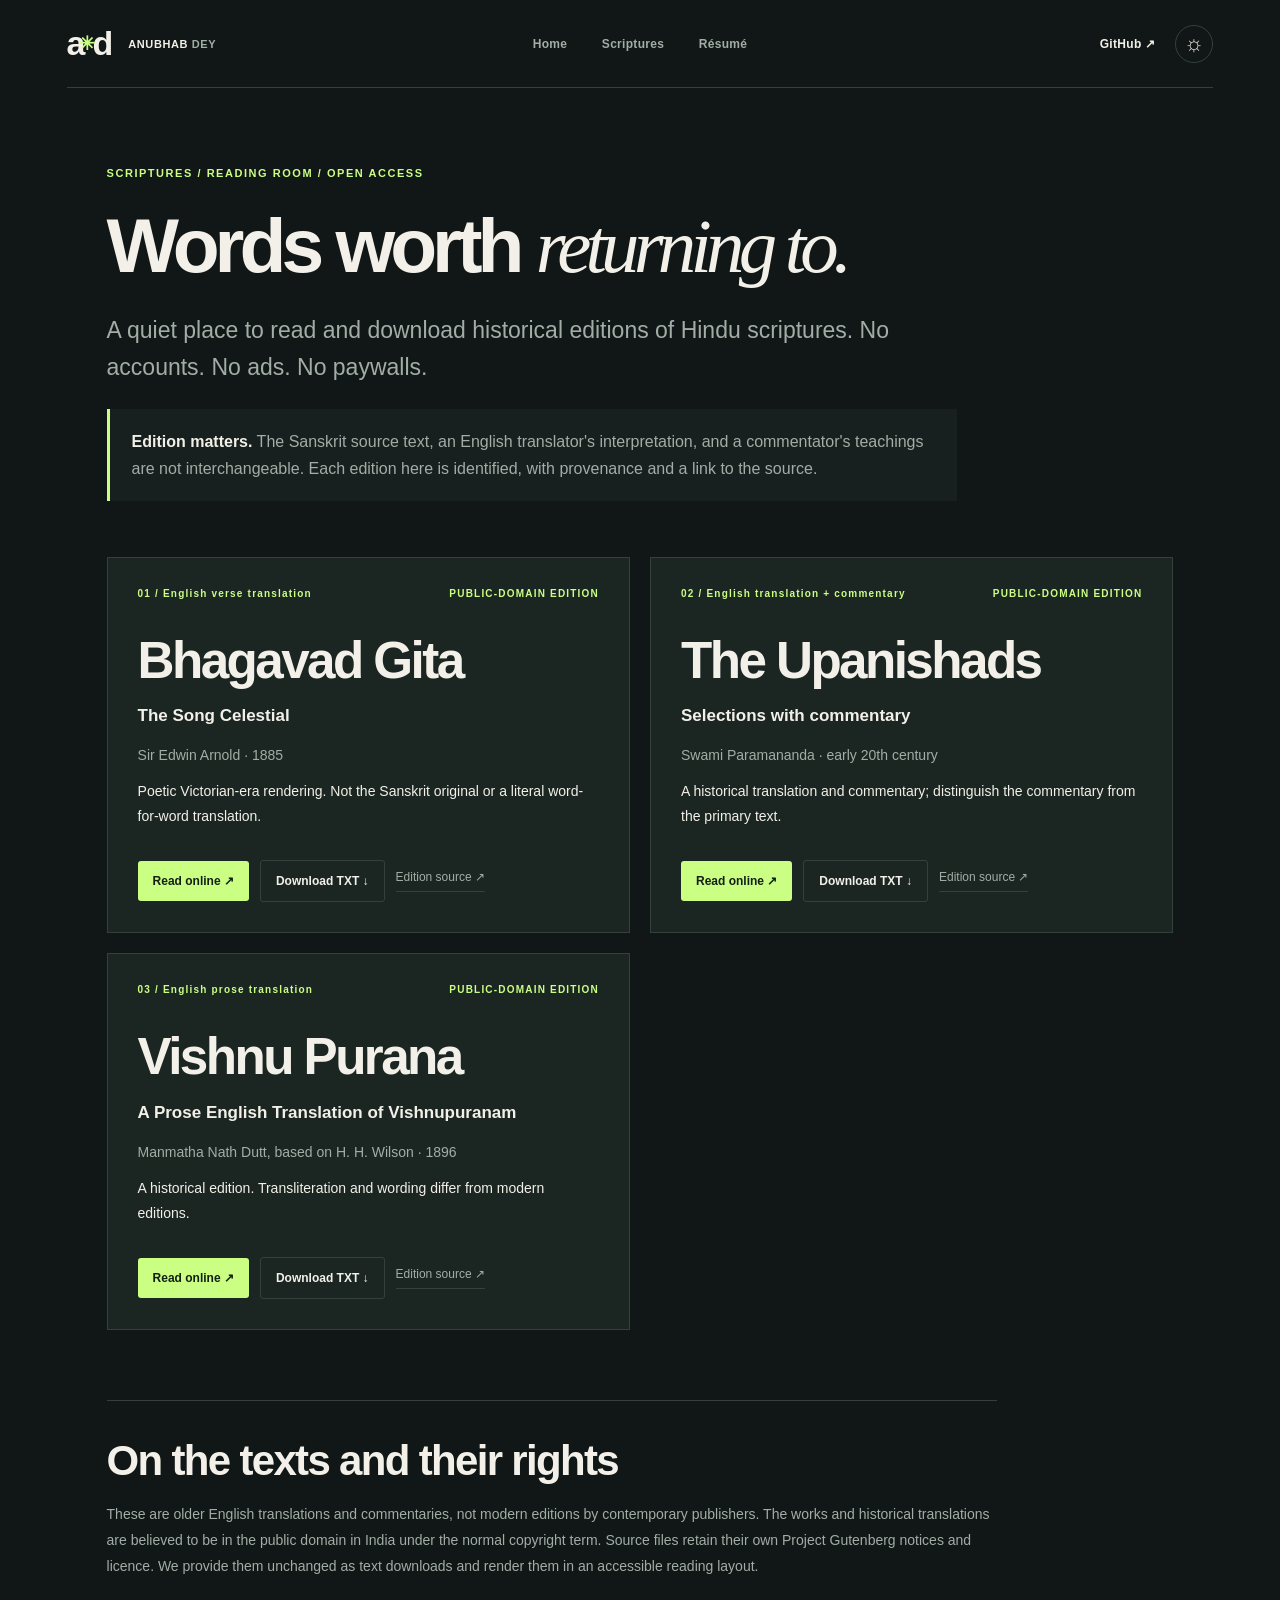
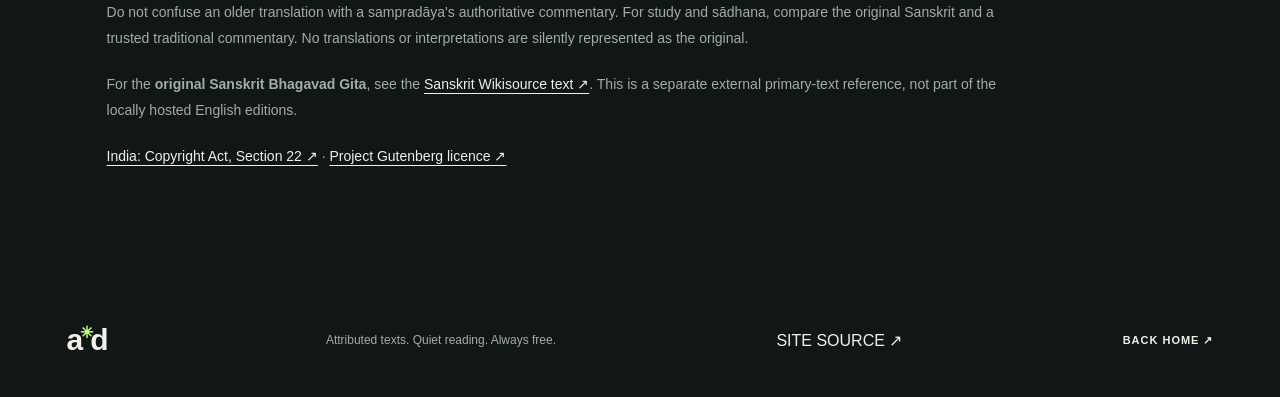
==== scriptures/index.html @ 9acf532d "Initial personal website with Scriptures library" ====
<!doctype html><html lang="en" data-theme="dark"><head><meta charset="utf-8"><meta name="viewport" content="width=device-width, initial-scale=1"><meta name="color-scheme" content="dark light"><meta name="theme-color" content="#101716"><link rel="icon" href="/assets/favicon.svg" type="image/svg+xml"><link rel="stylesheet" href="/assets/styles.css"><link rel="stylesheet" href="/scriptures/library.css"><script>try{const t=localStorage.getItem('ad-theme');if(t==='light'||t==='dark')document.documentElement.dataset.theme=t}catch(e){}</script><script src="/assets/site.js" defer></script><meta name="description" content="A free, carefully attributed digital library of public-domain editions of the Bhagavad Gita, Upanishads and Vishnu Purana."><link rel="canonical" href="https://anubhabdey.in/scriptures/"><title>Scriptures | Anubhab Dey</title></head><body><a class="skip-link" href="#main">Skip to content</a><div class="page-shell"><header class="site-header"><a class="brand" href="/" aria-label="Anubhab Dey, home"><span class="brand-mark">a<span class="brand-spark">✳</span>d</span><span class="brand-name">ANUBHAB <span>DEY</span></span></a><nav class="main-nav" aria-label="Navigation"><a href="/">Home</a><a href="/scriptures/" aria-current="page">Scriptures</a><a href="/#resume">Résumé</a></nav><div class="header-actions"><a class="github-link" href="https://github.com/Anubhab-Dey" target="_blank" rel="noopener noreferrer">GitHub ↗</a><button class="theme-toggle" type="button" data-theme-toggle aria-label="Switch to light theme"><span data-theme-icon aria-hidden="true">☼</span></button></div></header><main class="library-shell" id="main"><div class="library-top"><p class="library-overline">SCRIPTURES / READING ROOM / OPEN ACCESS</p><h1>Words worth <em>returning to.</em></h1><p class="library-lead">A quiet place to read and download historical editions of Hindu scriptures. No accounts. No ads. No paywalls.</p><div class="library-principle"><strong>Edition matters.</strong> The Sanskrit source text, an English translator's interpretation, and a commentator's teachings are not interchangeable. Each edition here is identified, with provenance and a link to the source.</div></div><section class="library-grid" aria-label="Available editions"><article class="library-card"><div class="library-card-top"><span>01 / English verse translation</span><span>PUBLIC-DOMAIN EDITION</span></div><h2>Bhagavad Gita</h2><p class="edition">The Song Celestial</p><p class="muted">Sir Edwin Arnold · 1885</p><p>Poetic Victorian-era rendering. Not the Sanskrit original or a literal word-for-word translation.</p><div class="library-actions"><a class="button button-primary" href="/scriptures/read/gita-arnold.html">Read online ↗</a><a class="button button-quiet" href="/scriptures/books/gita-arnold.txt" download>Download TXT ↓</a><a class="source-link" href="https://www.gutenberg.org/ebooks/2388" target="_blank" rel="noopener noreferrer">Edition source ↗</a></div></article><article class="library-card"><div class="library-card-top"><span>02 / English translation + commentary</span><span>PUBLIC-DOMAIN EDITION</span></div><h2>The Upanishads</h2><p class="edition">Selections with commentary</p><p class="muted">Swami Paramananda · early 20th century</p><p>A historical translation and commentary; distinguish the commentary from the primary text.</p><div class="library-actions"><a class="button button-primary" href="/scriptures/read/upanishads-paramananda.html">Read online ↗</a><a class="button button-quiet" href="/scriptures/books/upanishads-paramananda.txt" download>Download TXT ↓</a><a class="source-link" href="https://www.gutenberg.org/ebooks/3283" target="_blank" rel="noopener noreferrer">Edition source ↗</a></div></article><article class="library-card"><div class="library-card-top"><span>03 / English prose translation</span><span>PUBLIC-DOMAIN EDITION</span></div><h2>Vishnu Purana</h2><p class="edition">A Prose English Translation of Vishnupuranam</p><p class="muted">Manmatha Nath Dutt, based on H. H. Wilson · 1896</p><p>A historical edition. Transliteration and wording differ from modern editions.</p><div class="library-actions"><a class="button button-primary" href="/scriptures/read/vishnu-purana-dutt.html">Read online ↗</a><a class="button button-quiet" href="/scriptures/books/vishnu-purana-dutt.txt" download>Download TXT ↓</a><a class="source-link" href="https://www.gutenberg.org/ebooks/66208" target="_blank" rel="noopener noreferrer">Edition source ↗</a></div></article></section><section class="library-notes"><h2>On the texts and their rights</h2><p>These are older English translations and commentaries, not modern editions by contemporary publishers. The works and historical translations are believed to be in the public domain in India under the normal copyright term. Source files retain their own Project Gutenberg notices and licence. We provide them unchanged as text downloads and render them in an accessible reading layout.</p><p>Do not confuse an older translation with a sampradāya's authoritative commentary. For study and sādhana, compare the original Sanskrit and a trusted traditional commentary. No translations or interpretations are silently represented as the original.</p><p>For the <strong>original Sanskrit Bhagavad Gita</strong>, see the <a href="https://sa.wikisource.org/wiki/भगवद्गीता/साङ्ख्ययोगः" target="_blank" rel="noopener noreferrer">Sanskrit Wikisource text ↗</a>. This is a separate external primary-text reference, not part of the locally hosted English editions.</p><p><a href="https://copyright.gov.in/Copyright_Act_1957/chapter_v.html" target="_blank" rel="noopener noreferrer">India: Copyright Act, Section 22 ↗</a> · <a href="https://www.gutenberg.org/policy/license" target="_blank" rel="noopener noreferrer">Project Gutenberg licence ↗</a></p></section></main><footer class="site-footer section-wrap"><a class="footer-signature" href="/">a<span>✳</span>d</a><p>Attributed texts. Quiet reading. Always free.</p><a href="https://github.com/Anubhab-Dey/home" target="_blank" rel="noopener noreferrer" aria-label="View website source on GitHub">SITE SOURCE ↗</a><a href="/">BACK HOME ↗</a></footer></div></body></html>
---- assets/styles.css ----
/* Anubhab Dey - personal site. Static, responsive, no third-party assets. */
:root {
  font-family: Inter, ui-sans-serif, -apple-system, BlinkMacSystemFont, "Segoe UI", sans-serif;
  -webkit-font-smoothing: antialiased;
  text-rendering: optimizeLegibility;
  color-scheme: dark;
  --bg: #101716;
  --bg-soft: #17201e;
  --panel: #1b2623;
  --panel-2: #25312d;
  --text: #f2f0e8;
  --muted: #a2ada5;
  --faint: #8b9d92;
  --line: #34413b;
  --accent: #caff84;
  --accent-dark: #132013;
  --header-bg: rgba(16,23,22,.87);
  --shadow: rgba(0,0,0,.13);
}
:root[data-theme="light"] {
  color-scheme: light;
  --bg: #f3f1e9;
  --bg-soft: #e9e8e0;
  --panel: #e4e6dc;
  --panel-2: #d9dfd4;
  --text: #14211d;
  --muted: #465a4d;
  --faint: #516456;
  --line: #c8d1c5;
  --accent: #24582d;
  --accent-dark: #f3f1e9;
  --header-bg: rgba(243,241,233,.91);
  --shadow: rgba(30,57,40,.08);
}
* { box-sizing: border-box; }
html { scroll-behavior: smooth; scroll-padding-top: 90px; }
body { margin: 0; background: var(--bg); color: var(--text); font-size: 16px; }
a { color: inherit; text-decoration: none; }
button { font: inherit; }
a, button { -webkit-tap-highlight-color: transparent; }
a:focus-visible, button:focus-visible { outline: 3px solid var(--accent); outline-offset: 4px; }
button { cursor: pointer; }
::selection { color: #14201a; background: #caff84; }
.page-shell { overflow: clip; }
.section-wrap, .site-header { max-width: 1392px; padding-inline: clamp(22px, 5.2vw, 82px); margin-inline: auto; }
.skip-link { position: fixed; top: -100px; left: 18px; z-index: 100; padding: 12px 16px; color: #111; background: #caff84; border-radius: 5px; }
.skip-link:focus { top: 14px; }
.site-header { display: flex; min-height: 88px; align-items: center; justify-content: space-between; gap: 24px; position: relative; z-index: 5; }
.site-header::after { content: ''; position: absolute; bottom: 0; left: clamp(22px, 5.2vw, 82px); right: clamp(22px, 5.2vw, 82px); border-bottom: 1px solid var(--line); }
.brand, .header-actions, .main-nav { display: flex; align-items: center; }
.brand { min-width: 212px; gap: 15px; }
.brand-mark { display: inline-flex; align-items: baseline; font-size: 34px; font-weight: 850; letter-spacing: -6px; line-height: .8; padding-right: 6px; }
.brand-spark { font-size: 19px; color: var(--accent); transform: translateY(-5px); letter-spacing: -3px; }
.brand-name { font-weight: 850; letter-spacing: .055em; font-size: 11px; }
.brand-name span { color: var(--muted); }
.main-nav { gap: clamp(18px, 2.7vw, 40px); }
.main-nav a, .github-link { font-size: 12px; font-weight: 680; letter-spacing: .025em; }
.main-nav a { color: var(--muted); transition: color .18s ease; }
.main-nav a:hover, .github-link:hover { color: var(--accent); }
.header-actions { gap: 20px; justify-content: flex-end; min-width: 212px; }
.github-link span { padding-left: 5px; }
.theme-toggle { background: transparent; color: var(--text); border: 1px solid var(--line); width: 38px; height: 38px; border-radius: 50%; font-size: 22px; line-height: 1; display: grid; place-content: center; transition: border-color .2s ease, transform .2s ease; }
.theme-toggle:hover { border-color: var(--accent); transform: rotate(20deg); }
.hero { display: grid; grid-template-columns: 1.15fr .85fr; min-height: 660px; padding-top: clamp(60px, 6.5vw, 120px); padding-bottom: 88px; gap: 34px; }
.hero-main { display: flex; flex-direction: column; z-index: 1; }
.eyebrow, .section-number, .project-category { font-size: 11px; letter-spacing: .15em; font-weight: 800; }
.eyebrow { display: flex; align-items: center; flex-wrap: wrap; gap: 13px; margin: 0; color: var(--accent); }
.eyebrow-line { display: inline-block; height: 1px; background: var(--accent); width: 34px; }
.eyebrow-dot { font-size: 17px; line-height: 1; }
h1,h2,h3,p { margin-top: 0; }
h1,h2 { font-weight: 700; letter-spacing: -.075em; }
h1 em,h2 em { font-family: Georgia, "Times New Roman", serif; font-style: italic; font-weight: 400; letter-spacing: -.075em; }
h1 { font-size: clamp(64px, 7.5vw, 122px); line-height: .95; margin: 33px 0 26px; white-space: nowrap; }
.title-period { font-size: .45em; color: var(--accent); vertical-align: top; margin-left: 3px; }
.hero-description { color: var(--muted); font-size: clamp(17px, 1.5vw, 20px); line-height: 1.72; max-width: 585px; margin-bottom: 31px; letter-spacing: -.01em; }
.hero-description em { color: var(--text); }
.hero-actions { display: flex; flex-wrap: wrap; gap: 13px; }
.button { display: inline-flex; align-items: center; justify-content: space-between; gap: 22px; padding: 17px 21px; border-radius: 3px; font-size: 13px; font-weight: 790; transition: transform .18s ease, background .18s ease; }
.button:hover { transform: translateY(-3px); }
.button-primary { background: var(--accent); color: var(--accent-dark); }
.button-quiet { border: 1px solid var(--line); color: var(--text); }
.button-quiet:hover { background: var(--bg-soft); }
.hero-lower { margin-top: auto; padding-top: 64px; display: flex; align-items: center; justify-content: space-between; gap: 10px; max-width: 550px; }
.little-signal { font-size: 10px; letter-spacing: .1em; color: var(--faint); font-weight: 700; }
.signal-light, .status-dot { display: inline-block; width: 7px; height: 7px; border-radius: 100%; background: var(--accent); margin-right: 10px; box-shadow: 0 0 0 4px color-mix(in srgb, var(--accent) 10%, transparent); }
.hero-index { font-size: 11px; color: var(--faint); font-weight: 700; white-space: nowrap; }
.hero-art { min-width: 0; position: relative; min-height: 490px; isolation: isolate; border: 1px solid var(--line); border-radius: 50% 50% 8px 8px; overflow: hidden; background: radial-gradient(circle at 48% 45%, color-mix(in srgb, var(--accent) 9%, transparent), transparent 53%), var(--bg-soft); }
.art-grid { position: absolute; inset: 0; opacity: .3; background-image: linear-gradient(to right, var(--line) 1px, transparent 1px), linear-gradient(to bottom, var(--line) 1px, transparent 1px); background-size: 46px 46px; mask-image: linear-gradient(to bottom, transparent 1%, #000 65%); }
.art-orbit { position: absolute; border: 1px dashed color-mix(in srgb, var(--accent) 33%, var(--line)); border-radius: 50%; left: 50%; top: 49%; transform: translate(-50%,-50%); }
.art-orbit-outer { width: min(85%, 410px); aspect-ratio: 1; }
.art-orbit-inner { width: min(60%, 290px); aspect-ratio: 1; border-style: solid; opacity: .67; }
.art-core { position: absolute; width: min(40%, 188px); aspect-ratio: 1; top: 49%; left: 50%; transform: translate(-50%,-50%) rotate(-12deg); background: var(--accent); border-radius: 50%; display: grid; place-items: center; box-shadow: 0 0 65px color-mix(in srgb, var(--accent) 14%, transparent); }
.art-core > span { color: var(--accent-dark); font-size: clamp(40px, 5.5vw, 75px); letter-spacing: -.09em; font-weight: 850; }
.art-core-star { font-size: .3em; vertical-align: top; margin-left: 3px; }
.orbit-tag { position: absolute; z-index: 2; background: var(--text); color: var(--bg); font-size: 10px; font-weight: 820; letter-spacing: .15em; padding: 11px 15px; transform: rotate(-8deg); }
.orbit-tag span { margin-left: 12px; font-size: 15px; }
.orbit-tag-top { top: 17%; right: 3%; }
.orbit-tag-left { top: 45%; left: 0%; transform: rotate(7deg); }
.orbit-tag-bottom { bottom: 18%; right: 9%; transform: rotate(5deg); }
.art-coordinate { position: absolute; bottom: 23px; left: 28px; color: var(--faint); font-size: 9px; font-weight: 720; letter-spacing: .12em; }
.art-cross { color: var(--accent); position: absolute; font-size: 25px; }
.art-cross-a { top: 12%; left: 17%; }
.art-cross-b { bottom: 25%; right: 14%; }
.ticker { border-block: 1px solid var(--line); background: var(--bg-soft); overflow: hidden; }
.ticker-inner { max-width: 1392px; margin: auto; display: flex; justify-content: space-between; flex-wrap: wrap; align-items: center; gap: 18px; padding: 22px clamp(22px, 5.2vw, 82px); font-size: 11px; font-weight: 800; letter-spacing: .125em; color: var(--muted); }
.ticker-star { color: var(--accent); font-size: 18px; }
section[id] { scroll-margin-top: 28px; }
.about-section,.work-section,.resume-section,.philosophy-section,.interests-section { padding-top: clamp(75px, 10vw, 145px); padding-bottom: clamp(65px, 9vw, 130px); }
.section-top { border-top: 1px solid var(--line); padding-top: 16px; display: flex; align-items: center; justify-content: space-between; color: var(--faint); }
.section-corner { font-size: 24px; line-height: 1; }
h2 { font-size: clamp(54px, 6.4vw, 95px); line-height: 1.03; margin: 0; }
.about-grid { display: grid; grid-template-columns: 1fr .89fr; gap: clamp(40px, 8vw, 130px); padding-top: 65px; }
.asterisk-badge { width: 86px; height: 86px; display: grid; place-items: center; font-size: 62px; color: var(--accent); transform: rotate(-15deg); margin-top: 25px; }
.about-copy { max-width: 540px; padding-top: 5px; }
.about-copy p { color: var(--muted); font-size: 16px; line-height: 1.85; margin: 0 0 21px; }
.about-copy .lead { font-size: clamp(22px, 2.2vw, 30px); line-height: 1.5; color: var(--text); font-weight: 650; letter-spacing: -.035em; margin: 0 0 29px; }
.text-link { display: inline-flex; justify-content: space-between; align-items: center; gap: 38px; border-bottom: 1px solid var(--accent); padding-bottom: 10px; margin-top: 10px; font-size: 13px; font-weight: 800; }
.text-link span { color: var(--accent); font-size: 18px; }
.work-section { background: var(--bg-soft); max-width: none; padding-inline: max(clamp(22px, 5.2vw, 82px), calc((100vw - 1392px)/2 + 82px)); }
.work-heading { display: flex; align-items: end; justify-content: space-between; gap: 40px; padding: 65px 0 44px; }
.work-heading p { max-width: 360px; font-size: 16px; color: var(--muted); line-height: 1.75; margin-bottom: 8px; }
.project-grid { display: grid; grid-template-columns: repeat(2, minmax(0,1fr)); gap: 20px; }
.project-card { background: var(--panel); border: 1px solid var(--line); border-radius: 4px; overflow: hidden; display: flex; flex-direction: column; }
.project-top { display: flex; flex-wrap: wrap; justify-content: space-between; align-items: center; padding: 26px 27px 19px; gap: 12px; }
.project-category { color: var(--faint); font-size: 10px; }
.status-pill { border: 1px solid color-mix(in srgb, var(--accent) 45%, var(--line)); padding: 8px 10px; font-weight: 820; letter-spacing: .06em; font-size: 9px; color: var(--accent); }
.status-dot { width: 5px; height: 5px; margin-right: 6px; }
.status-neutral { color: var(--muted); border-color: var(--line); }
.project-visual { margin: 0 27px; height: 260px; position: relative; overflow: hidden; }
.player-visual { border-radius: 3px; background: #0f171a; color: #e7eef0; padding: 20px 25px; border: 1px solid #334443; }
.player-topline,.player-bottomline { display: flex; align-items: center; justify-content: space-between; gap: 12px; font-size: 10px; letter-spacing: .12em; font-weight: 800; z-index: 2; position: relative; }
.player-topline { color: #b1c6bb; }
.player-bottomline { color: #c5f69c; position: absolute; bottom: 17px; left: 25px; right: 25px; font-size: 9px; }
.record-art { position: absolute; top: 50%; left: 50%; width: 180px; height: 180px; border-radius: 50%; transform: translate(-50%,-46%); background: repeating-radial-gradient(circle at center,#15191d 0 3px,#283337 4px 5px, #171f22 6px 8px); box-shadow: 0 0 0 15px rgba(176,255,179,.035),0 0 0 34px rgba(176,255,179,.02); display: grid; place-items: center; }
.record-art::after { content: ''; position: absolute; inset: 32%; border-radius: 50%; background: #caff84; }
.record-center { position: relative; z-index: 1; width: 12px; height: 12px; background: #0f171a; border-radius: 50%; }
.vault-visual { background: #142a26; border: 1px solid #365b4d; border-radius: 3px; padding: 32px; color: #c9efb4; display: flex; flex-direction: column; justify-content: space-between; }
.code-line { font: 500 22px/1.2 ui-monospace, Consolas, monospace; letter-spacing: -.04em; }
.code-caret { color: #a1d486; margin-right: 14px; font-size: 30px; }
.sync-bars { display: flex; align-items: flex-end; height: 83px; gap: 7px; }
.sync-bars span { background: #bdea9b; width: 11%; height: 45%; opacity: .6; }
.sync-bars span:nth-child(2) { height: 80%; } .sync-bars span:nth-child(3) { height: 62%; }
.sync-bars span:nth-child(4) { height: 93%; } .sync-bars span:nth-child(5) { height: 32%; }
.sync-bars span:nth-child(6) { height: 72%; } .sync-bars span:nth-child(7) { height: 48%; }
.sync-bars span:nth-child(8) { height: 86%; } .sync-bars span:nth-child(9) { height: 64%; }
.visual-footer { display: flex; flex-wrap: wrap; gap: 16px; font: 700 9px ui-monospace, Consolas, monospace; color: #bddba7; letter-spacing: .06em; }
.project-content { padding: 29px 27px 31px; display: flex; flex: 1; flex-direction: column; }
.project-content h3,.wide-card-body h3 { font-size: clamp(25px, 2.4vw, 34px); font-weight: 720; letter-spacing: -.045em; margin-bottom: 12px; }
.project-content p,.wide-card-body p { color: var(--muted); font-size: 14px; line-height: 1.8; max-width: 480px; margin-bottom: 29px; }
.project-link,.project-no-link { display: inline-flex; justify-content: space-between; align-items: center; gap: 12px; margin-top: auto; border-top: 1px solid var(--line); padding-top: 16px; font-size: 11px; text-transform: uppercase; letter-spacing: .06em; font-weight: 800; }
.project-link span,.project-no-link span { font-size: 19px; color: var(--accent); }
.project-link:hover { color: var(--accent); }
.project-no-link { color: var(--faint); }
.project-wide { grid-column: 1/-1; }
.wide-card-body { display: grid; grid-template-columns: 1fr 180px; gap: 35px; align-items: center; padding: 15px 27px 27px; }
.wide-card-body p { margin-bottom: 0; }
.lab-glyph { color: var(--accent); font: 400 100px/1 Georgia,serif; white-space: nowrap; text-align: right; letter-spacing: -.1em; }
.lab-glyph span { display: inline-block; font-size: .6em; }
.philosophy-section h2 { padding: 63px 0 46px; }
.principles-grid { display: grid; grid-template-columns: repeat(3, minmax(0,1fr)); border-top: 1px solid var(--line); }
.principle { padding: 30px 28px 0 0; }
.principle + .principle { border-left: 1px solid var(--line); padding-left: 28px; }
.principle-icon { color: var(--accent); display: block; font-size: 43px; height: 76px; }
.principle h3 { font-size: 21px; letter-spacing: -.035em; margin-bottom: 12px; }
.principle p { color: var(--muted); line-height: 1.75; font-size: 14px; max-width: 280px; }
.interests-section { padding-top: 65px; }
.interests-grid { display: grid; grid-template-columns: .88fr 1.12fr; gap: 80px; padding-top: 62px; }
.interests-intro p { color: var(--muted); margin-top: 30px; line-height: 1.75; max-width: 340px; }
.interests-cards { border-top: 1px solid var(--line); }
.interest-card { display: grid; grid-template-columns: 62px 1fr 28px; gap: 17px; border-bottom: 1px solid var(--line); padding: 24px 0 27px; }
.interest-icon { width: 48px; height: 48px; border: 1px solid var(--line); border-radius: 50%; display: grid; place-content: center; color: var(--accent); font-size: 26px; }
.interest-card h3 { font-size: 21px; letter-spacing: -.03em; margin-bottom: 6px; }
.interest-card p { color: var(--muted); font-size: 13px; line-height: 1.7; max-width: 355px; margin: 0; }
.interest-num { color: var(--faint); font-size: 10px; font-weight: 750; }
.closing { position: relative; isolation: isolate; background: #caff84; color: #102016; padding-top: clamp(55px, 7vw, 90px); padding-bottom: clamp(65px, 7vw, 90px); overflow: hidden; max-width: none; padding-inline: max(clamp(22px, 5.2vw, 82px), calc((100vw - 1392px)/2 + 82px)); }
.closing .eyebrow { color: #325034; }
.closing h2 { font-size: clamp(56px, 7vw, 103px); position: relative; z-index: 1; margin-top: 35px; }
.closing-bg { position: absolute; color: rgba(16,32,22,.065); font-size: 600px; line-height: 1; right: -70px; top: -170px; z-index: -1; }
.closing-actions { display: flex; flex-wrap: wrap; align-items: center; gap: 36px; margin-top: 40px; }
.button-dark { background: #15231b; color: #e8f7d0; }
.closing-back { color: #23432b; font-weight: 800; font-size: 12px; border-bottom: 1px solid #466f47; padding-bottom: 7px; }
.site-footer { display: flex; justify-content: space-between; align-items: center; gap: 20px; padding-top: 40px; padding-bottom: 40px; }
.footer-signature { font-size: 30px; font-weight: 900; letter-spacing: -.1em; }
.footer-signature span { color: var(--accent); font-size: 16px; vertical-align: top; }
.site-footer p { color: var(--muted); font-size: 12px; margin: 0; }
.site-footer p span { color: var(--faint); }
.site-footer > a:last-child { font-size: 11px; font-weight: 800; letter-spacing: .09em; }
.site-footer > a:last-child:hover { color: var(--accent); }
@media (max-width: 1100px) {
  .brand,.header-actions { min-width: unset; }
  .hero { min-height: 620px; grid-template-columns: 1.17fr .83fr; gap: 16px; }
  h1 { font-size: clamp(62px, 7.5vw, 92px); }
  .hero-art { min-height: 460px; }
  .ticker-inner { justify-content: center; gap: 20px; }
  .art-coordinate { font-size: 8px; }
}
@media (max-width: 800px) {
  .site-header { min-height: 78px; }
  .main-nav { gap: 15px; }
  .brand-name { display: none; }
  .hero { grid-template-columns: 1fr; padding-top: 65px; padding-bottom: 68px; gap: 40px; }
  h1 { font-size: clamp(68px, 12.5vw, 96px); }
  .hero-lower { padding-top: 47px; }
  .hero-art { min-height: 460px; width: min(100%, 610px); justify-self: center; }
  .about-grid,.interests-grid { grid-template-columns: 1fr; gap: 35px; }
  .asterisk-badge { display: none; }
  .work-heading { align-items: start; flex-direction: column; gap: 25px; }
  .work-heading p { max-width: 520px; }
  .interests-intro p { margin-top: 23px; }
}
@media (max-width: 560px) {
  .site-header { flex-wrap: wrap; gap: 0; justify-content: space-between; padding-block: 13px 11px; }
  .brand { order: 0; }
  .brand-mark { font-size: 31px; }
  .header-actions { order: 1; gap: 14px; }
  .main-nav { width: 100%; order: 2; justify-content: space-between; padding-top: 16px; padding-bottom: 5px; gap: 12px; }
  .main-nav a { font-size: 12px; }
  .github-link { font-size: 12px; }
  .hero { padding-top: 54px; }
  h1 { font-size: clamp(55px, 13vw, 77px); white-space: normal; }
  .hero-description { font-size: 16px; }
  .hero-actions { gap: 10px; }
  .button { padding: 15px 17px; font-size: 12px; }
  .hero-art { min-height: 380px; }
  .art-core { width: 40%; }
  .orbit-tag { font-size: 8px; padding: 9px 12px; }
  .orbit-tag-left { left: -3%; }
  .art-coordinate { left: 15px; bottom: 16px; font-size: 7px; }
  .ticker-inner { justify-content: space-between; gap: 14px; font-size: 9px; }
  .ticker-inner span:nth-child(n+8) { display: none; }
  h2 { font-size: clamp(51px, 11vw, 74px); }
  .about-grid,.work-heading,.interests-grid { padding-top: 43px; }
  .project-grid { grid-template-columns: 1fr; }
  .project-wide { grid-column: auto; }
  .project-visual { height: 220px; }
  .project-top { padding-inline: 19px; }
  .project-visual { margin-inline: 19px; }
  .project-content { padding-inline: 19px; }
  .wide-card-body { grid-template-columns: 1fr; gap: 0; padding-inline: 19px; }
  .lab-glyph { display: none; }
  .principles-grid { grid-template-columns: 1fr; }
  .principle, .principle + .principle { border-left: 0; border-bottom: 1px solid var(--line); padding: 25px 0 15px; }
  .principle-icon { height: 58px; }
  .interests-grid { gap: 22px; }
  .interest-card { grid-template-columns: 48px 1fr 20px; gap: 12px; }
  .interest-icon { width: 40px; height: 40px; font-size: 23px; }
  .closing h2 { font-size: clamp(50px, 11vw, 70px); }
  .closing-bg { font-size: 370px; right: -90px; top: -50px; }
  .site-footer { flex-wrap: wrap; }
  .site-footer p { flex: 1; line-height: 1.6; }
  .site-footer p span { display: block; }
}
@media (prefers-reduced-motion: reduce) {
  html { scroll-behavior: auto; }
  *, *::before, *::after { transition-duration: .01ms !important; animation-duration: .01ms !important; }
}

/* Resume: concise professional history within the personal editorial design */
.resume-section { background: var(--bg); }
.resume-intro { display: grid; grid-template-columns: minmax(0,1.22fr) minmax(280px,.78fr); gap: clamp(32px,7vw,110px); align-items: end; padding: 62px 0 60px; }
.resume-subtitle { max-width: 590px; color: var(--muted); font-size: 16px; line-height: 1.8; margin: 28px 0 29px; }
.resume-download { max-width: max-content; }
.resume-privacy { margin: 12px 0 0; color: var(--faint); font-size: 11px; line-height: 1.6; }
.resume-facts { align-self: end; border-top: 1px solid var(--line); }
.resume-facts > div { border-bottom: 1px solid var(--line); padding: 17px 0 19px; display: flex; flex-direction: column; gap: 10px; }
.fact-label { color: var(--faint); font-size: 10px; letter-spacing: .14em; font-weight: 800; }
.resume-facts strong { font-size: clamp(16px,1.7vw,22px); line-height: 1.3; font-weight: 650; letter-spacing: -.03em; }
.experience-timeline { border-top: 1px solid var(--line); }
.experience-entry { display: grid; grid-template-columns: minmax(130px,.35fr) minmax(0,1fr) 24px; column-gap: 32px; align-items: start; padding: 32px 0 33px; border-bottom: 1px solid var(--line); }
.experience-when { color: var(--accent); font-size: 11px; font-weight: 800; letter-spacing: .1em; padding-top: 7px; }
.experience-what h3 { font-size: clamp(19px,2vw,27px); letter-spacing: -.035em; line-height: 1.2; margin: 0 0 9px; }
.experience-org { color: var(--text) !important; font-weight: 650; }
.experience-what p { color: var(--muted); font-size: 14px; line-height: 1.78; max-width: 690px; margin: 0 0 12px; }
.experience-what p:last-child { margin-bottom: 0; }
.experience-marker { color: var(--accent); font-size: 22px; text-align: right; }
.resume-skillbar { display: flex; flex-wrap: wrap; gap: 10px; padding-top: 27px; }
.resume-skillbar span { border: 1px solid var(--line); color: var(--muted); padding: 9px 11px; font-size: 10px; font-weight: 780; letter-spacing: .07em; }
@media (max-width: 800px) {
  .resume-intro { grid-template-columns: 1fr; padding-top: 44px; }
  .resume-facts { display: grid; grid-template-columns: repeat(3,minmax(0,1fr)); gap: 15px; }
  .resume-facts > div { border-top: 0; }
  .experience-entry { grid-template-columns: 130px minmax(0,1fr) 20px; column-gap: 17px; }
}
@media (max-width: 560px) {
  .resume-facts { grid-template-columns: 1fr; gap: 0; }
  .resume-facts > div { padding: 13px 0; }
  .resume-intro { padding-bottom: 36px; }
  .experience-entry { grid-template-columns: 1fr 18px; gap: 7px 11px; padding: 24px 0; }
  .experience-when { grid-column: 1; grid-row: 1; padding: 0; }
  .experience-what { grid-column: 1 / -1; grid-row: 2; }
  .experience-marker { grid-column: 2; grid-row: 1; }
}

/* Scriptures feature */
.scripture-feature { padding-block: clamp(75px,10vw,145px); background:var(--bg-soft); }
.scripture-feature-grid { display:grid; grid-template-columns: 1.15fr .85fr; gap:clamp(24px,7vw,100px); align-items:center; padding-top:50px; }
.scripture-feature-grid p:not(.scripture-kicker) { color:var(--muted);font-size:16px;line-height:1.85;max-width:660px;margin:26px 0 30px; }
.scripture-kicker { color:var(--accent);font-weight:800;font-size:11px;letter-spacing:.12em; }
.scripture-feature-art { min-height:340px;background:radial-gradient(circle at 50% 44%,color-mix(in srgb,var(--accent) 12%,transparent),transparent 65%),var(--panel);border:1px solid var(--line);display:flex;flex-direction:column;align-items:center;justify-content:center;gap:38px;border-radius:4px;padding:25px;text-align:center; }
.scripture-glyph {font:normal clamp(100px,15vw,180px)/1 Georgia,serif;color:var(--accent)}
.scripture-feature-art span {font-size:10px;letter-spacing:.13em;font-weight:800;color:var(--muted)}
@media(max-width:800px){.scripture-feature-grid{grid-template-columns:1fr}.scripture-feature-art{min-height:200px}.scripture-glyph{font-size:108px}}
@media(max-width:560px){.main-nav{flex-wrap:wrap;justify-content:flex-start;column-gap:18px;row-gap:13px}}
---- scriptures/library.css ----
/* Shared with the parent website: relies on site theme CSS variables. */
.library-shell{max-width:1200px;margin:auto;padding:clamp(40px,6vw,80px) clamp(22px,5.2vw,82px) 100px}
.library-top{max-width:850px;margin-bottom:56px}.library-overline{font:800 11px/1.5 ui-sans-serif,sans-serif;letter-spacing:.14em;color:var(--accent)}
.library-top h1{font-size:clamp(48px,6vw,85px);line-height:1.05;letter-spacing:-.065em;white-space:normal;margin:24px 0}
.library-lead{font-size:clamp(17px,2vw,23px);line-height:1.6;color:var(--muted)}.library-principle{padding:19px 22px;border-left:3px solid var(--accent);background:var(--bg-soft);line-height:1.7;color:var(--muted)}.library-principle strong{color:var(--text)}
.library-grid{display:grid;grid-template-columns:repeat(2,minmax(0,1fr));gap:20px}
.library-card{display:flex;flex-direction:column;border:1px solid var(--line);background:var(--panel);padding:30px;gap:12px;min-width:0}
.library-card-top{display:flex;justify-content:space-between;flex-wrap:wrap;gap:8px;color:var(--accent);font-size:10px;letter-spacing:.12em;font-weight:800}
.library-card h2{font-size:clamp(33px,4vw,52px);letter-spacing:-.05em;line-height:1.12;margin:21px 0 0}.library-card p{font-size:14px;line-height:1.75;margin:0}.library-card .edition{font-weight:750;font-size:17px}.library-card .muted{color:var(--muted)}
.library-actions{display:flex;gap:11px;flex-wrap:wrap;align-items:center;margin-top:auto;padding-top:20px}.library-actions .button{font-size:12px;padding:13px 15px;gap:10px}.source-link{color:var(--muted);font-size:12px;border-bottom:1px solid var(--line);padding-bottom:7px}.source-link:hover{color:var(--accent)}
.library-notes{border-top:1px solid var(--line);margin-top:70px;padding-top:38px;max-width:890px}.library-notes h2{font-size:clamp(29px,4vw,42px);letter-spacing:-.04em}.library-notes p{font-size:14px;color:var(--muted);line-height:1.85;margin-top:20px}.library-notes a{text-decoration:underline;text-underline-offset:4px;color:var(--text)}
.reader-shell{max-width:1020px;padding:38px clamp(22px,5.2vw,70px) 110px;margin:auto}.reader-back{color:var(--accent);font-weight:800;font-size:12px}.reader-header{margin:34px 0 24px}.reader-header h1{font-size:clamp(40px,5vw,62px);letter-spacing:-.06em;white-space:normal}.reader-header p{color:var(--muted);line-height:1.75}.reader-controls{display:flex;align-items:center;flex-wrap:wrap;gap:10px;padding:15px 0;border-block:1px solid var(--line);margin-bottom:34px}.reader-controls button{background:var(--panel);color:var(--text);border:1px solid var(--line);border-radius:4px;padding:9px 16px}.reader-controls button:hover{border-color:var(--accent)}.reader-controls a{font-size:12px;margin-left:auto;text-decoration:underline;text-underline-offset:5px}.reader-body{font-family:Georgia,"Times New Roman",serif;font-size:var(--reader-font,19px);line-height:1.85;white-space:pre-wrap;overflow-wrap:anywhere;word-break:normal;margin:0;color:var(--text)}.reader-note{padding:18px;background:var(--bg-soft);border:1px solid var(--line);font-size:13px;line-height:1.7;margin-bottom:28px;color:var(--muted)}
@media(max-width:720px){.library-grid{grid-template-columns:1fr}.library-card{padding:24px}.reader-controls a{margin-left:0}.reader-body{line-height:1.72}}
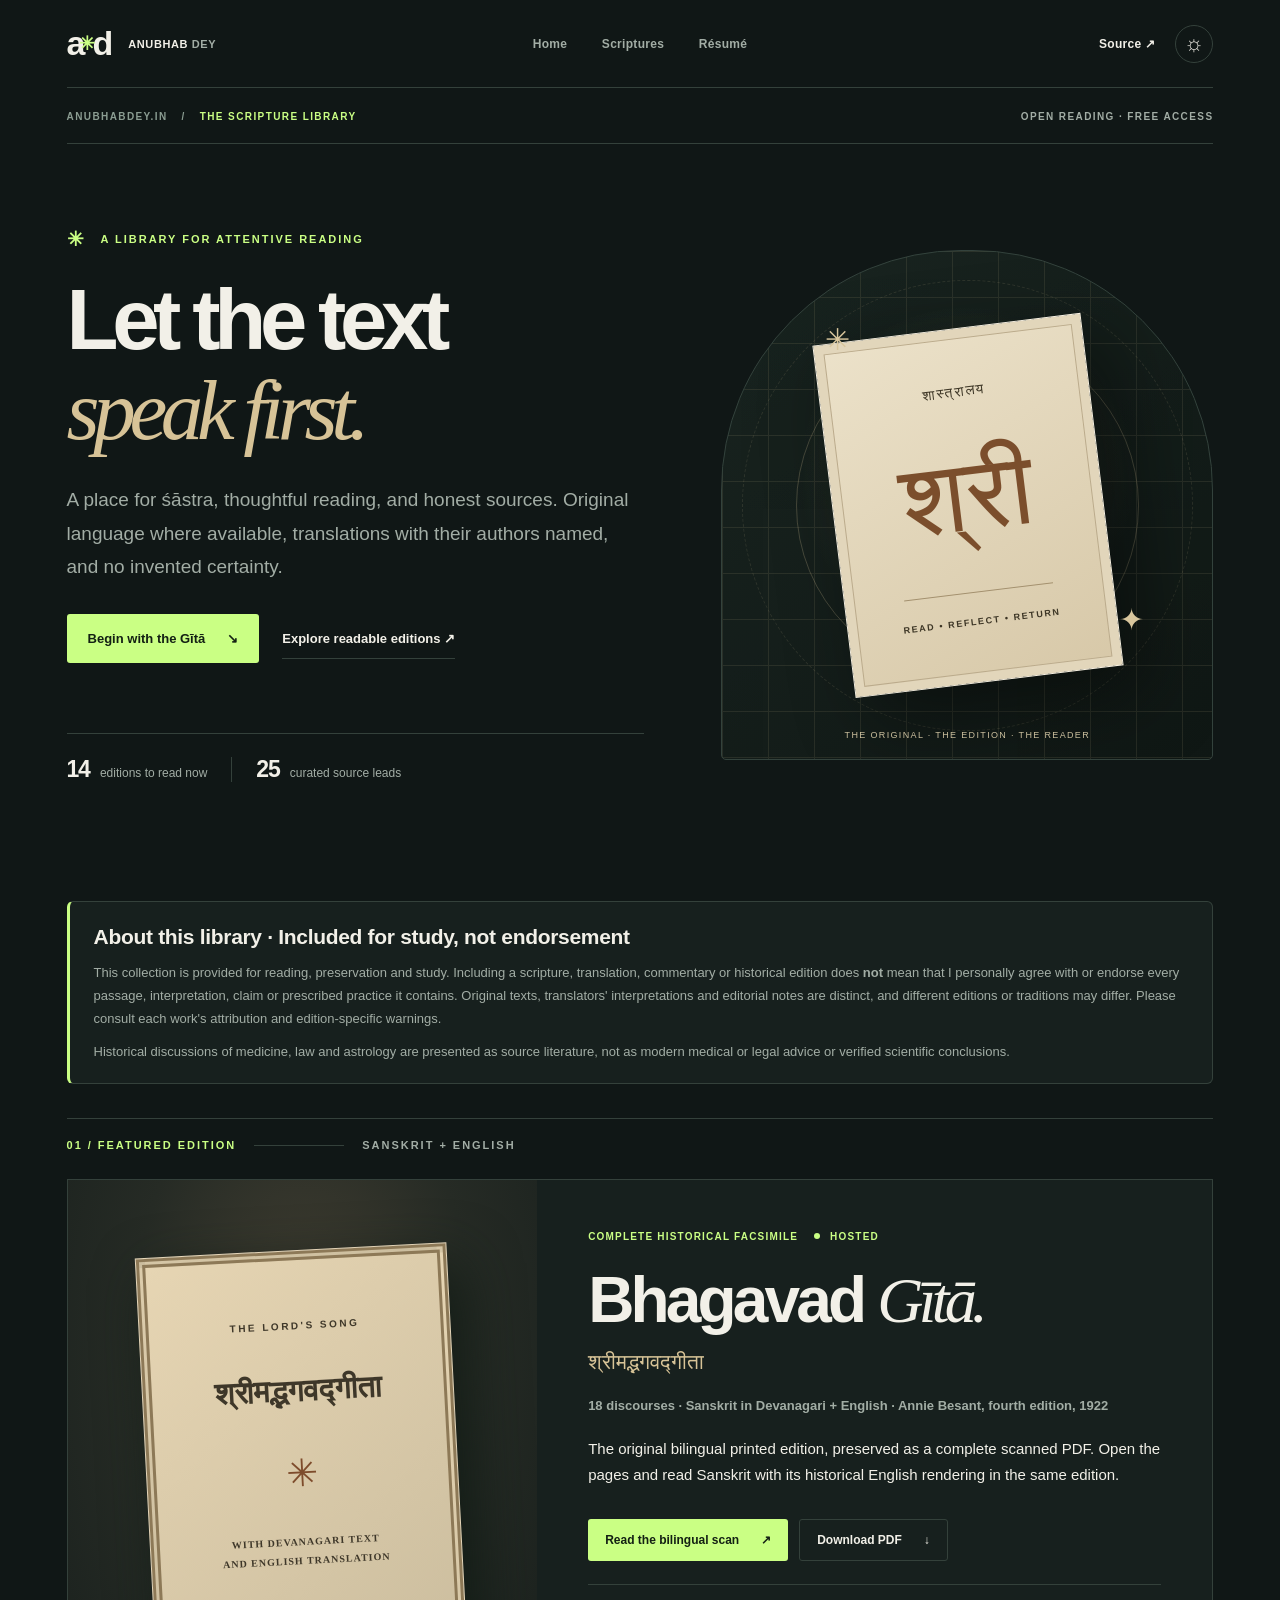
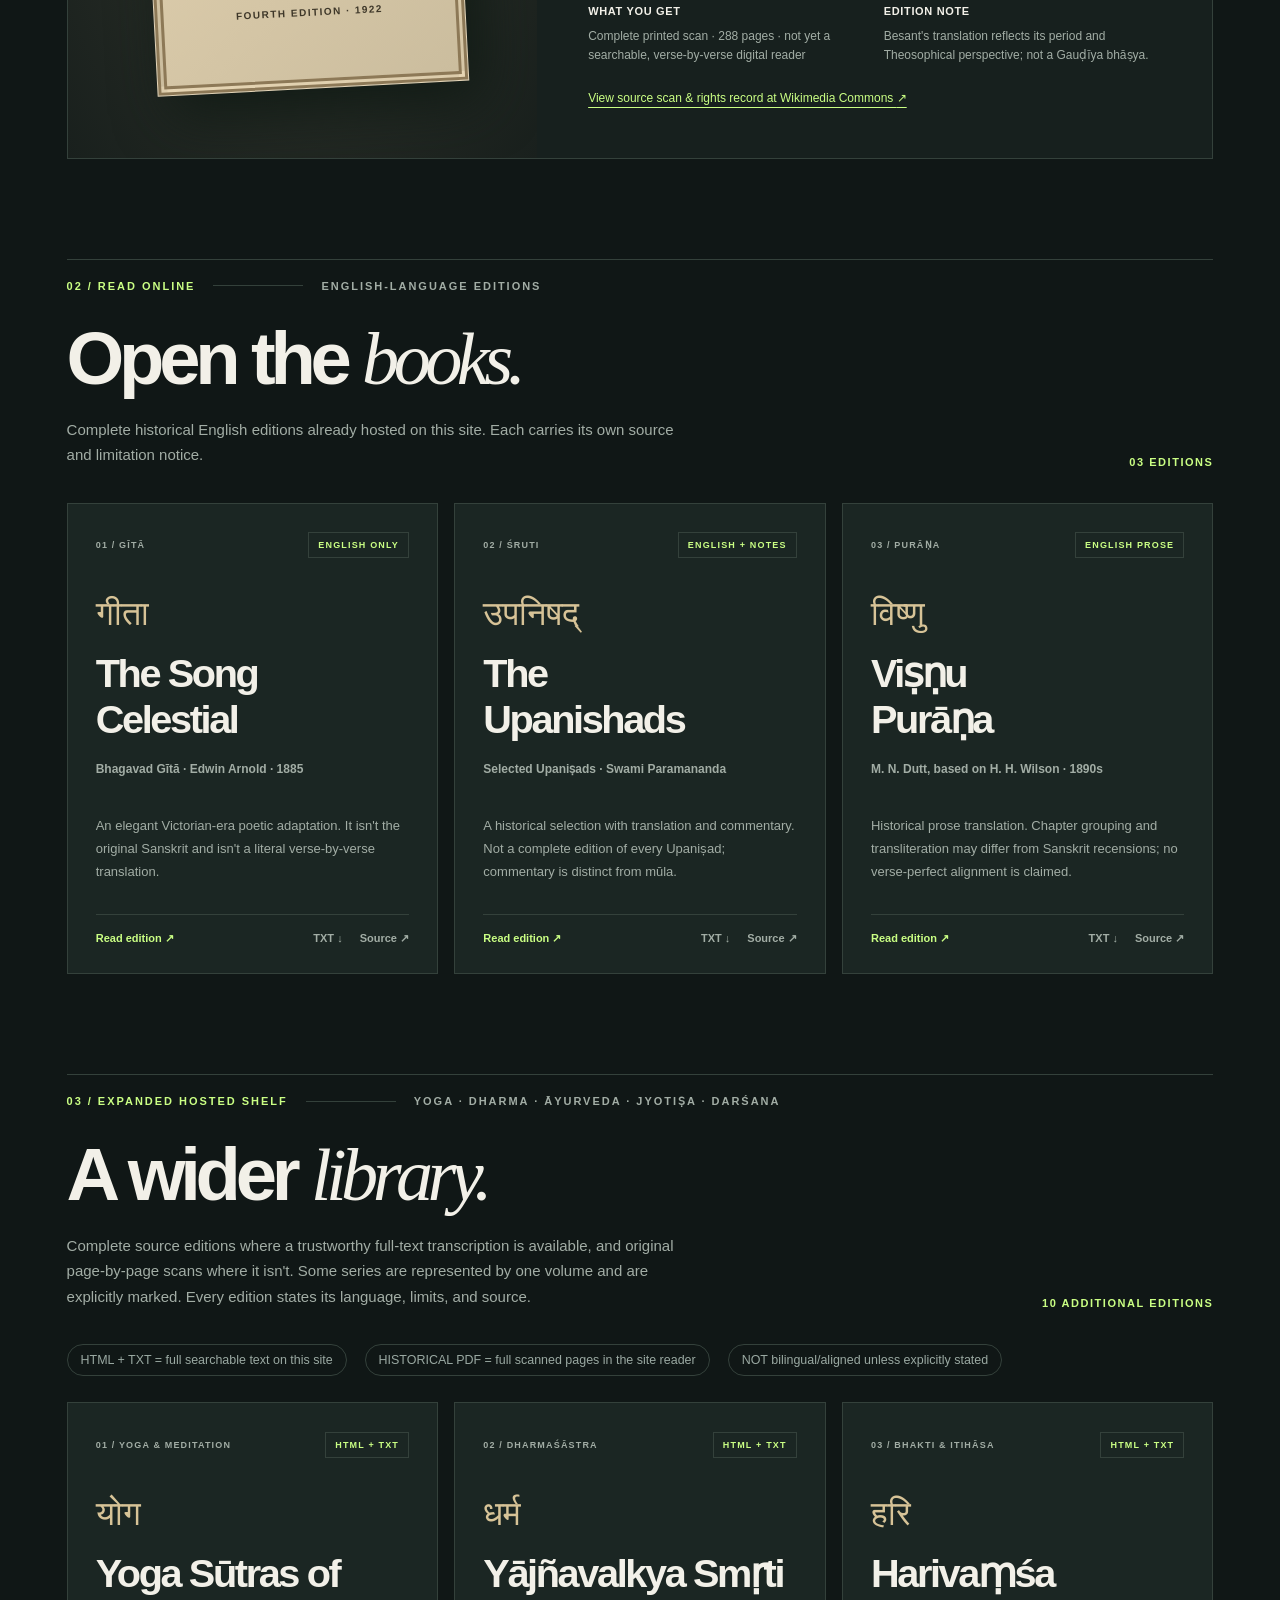
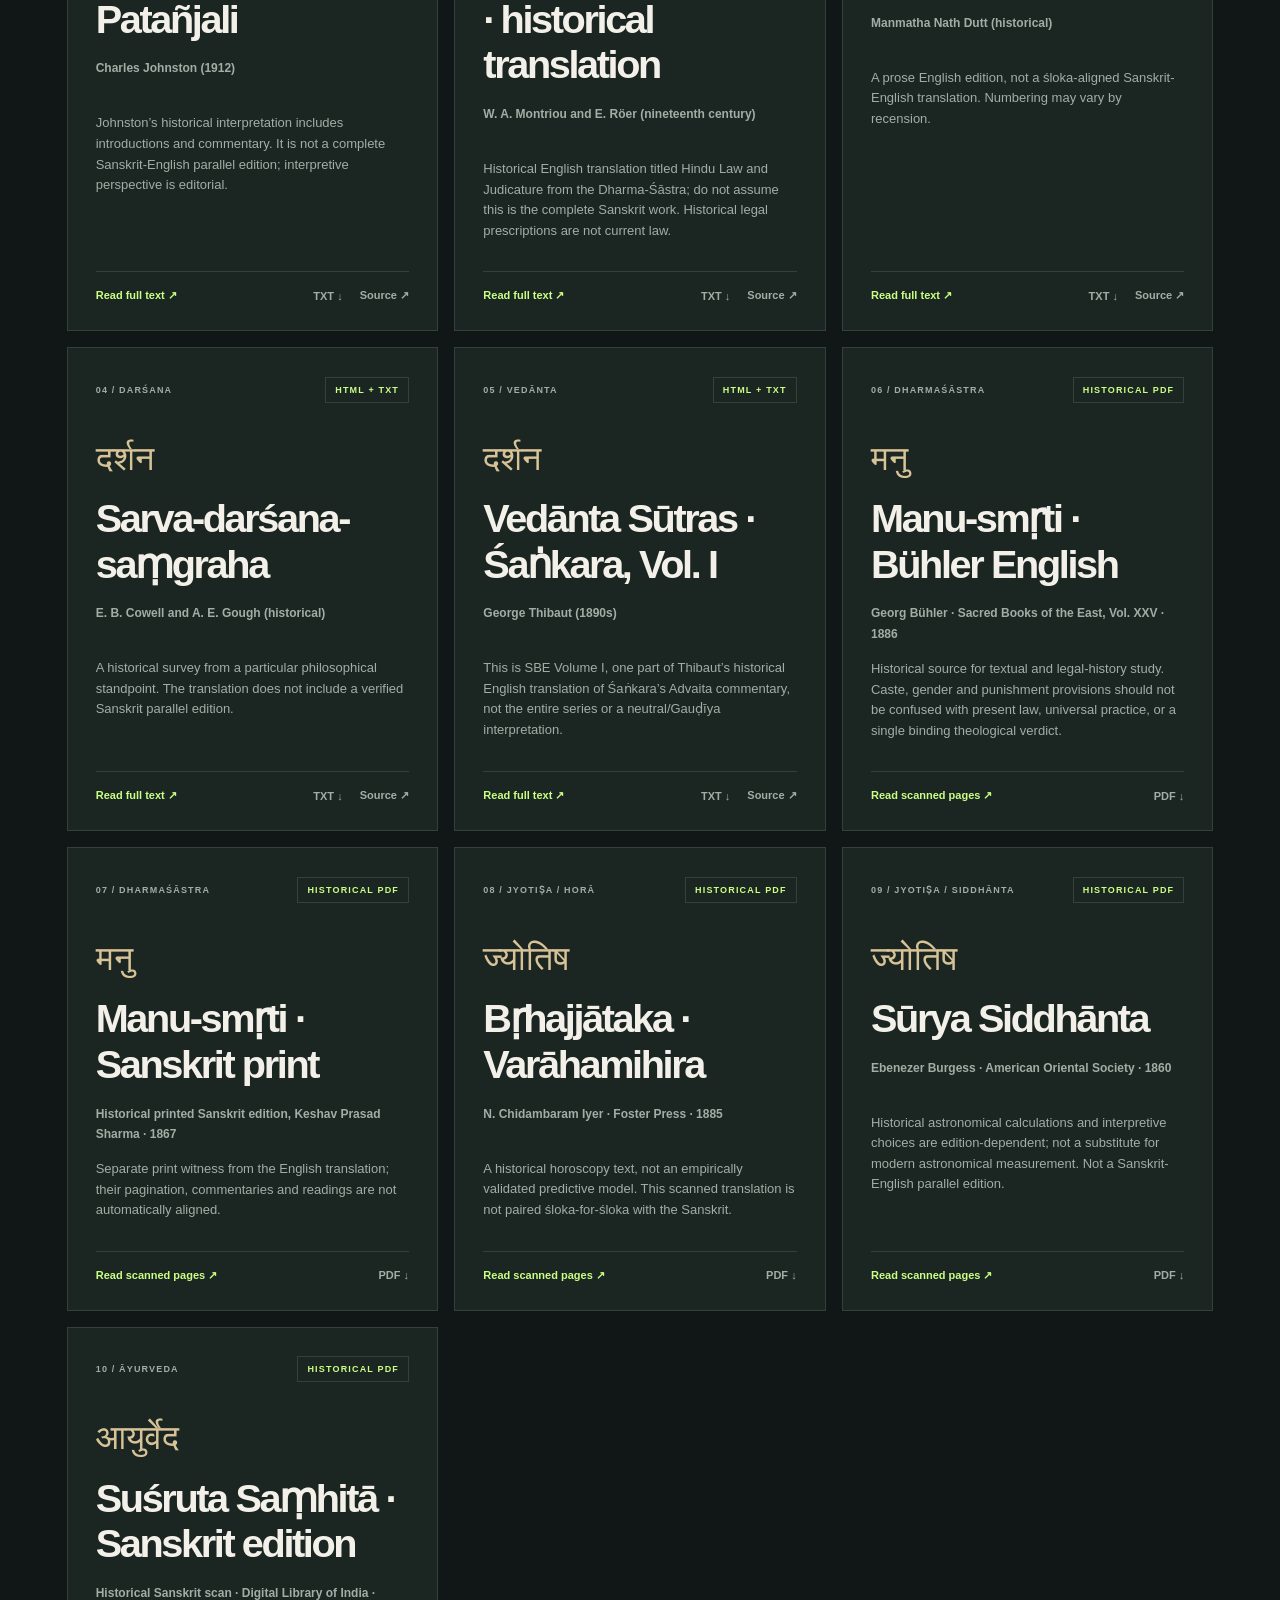
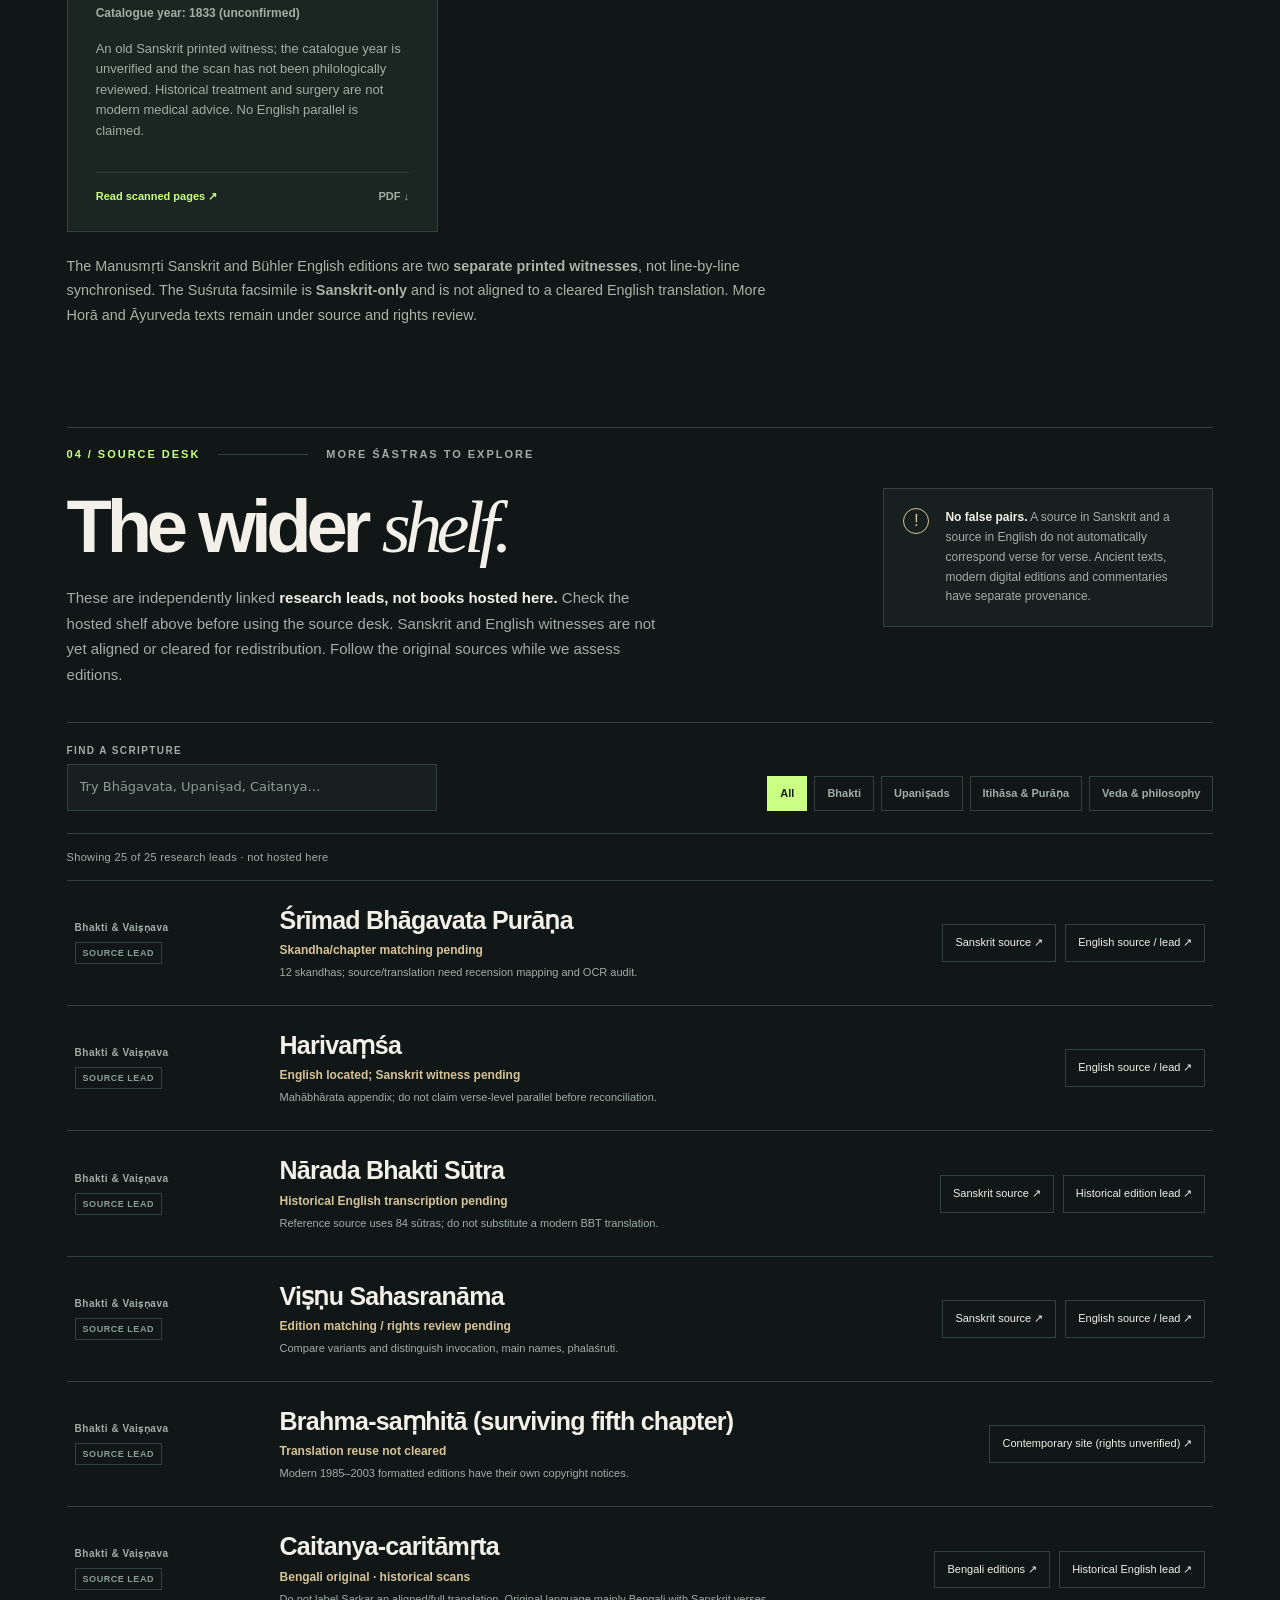
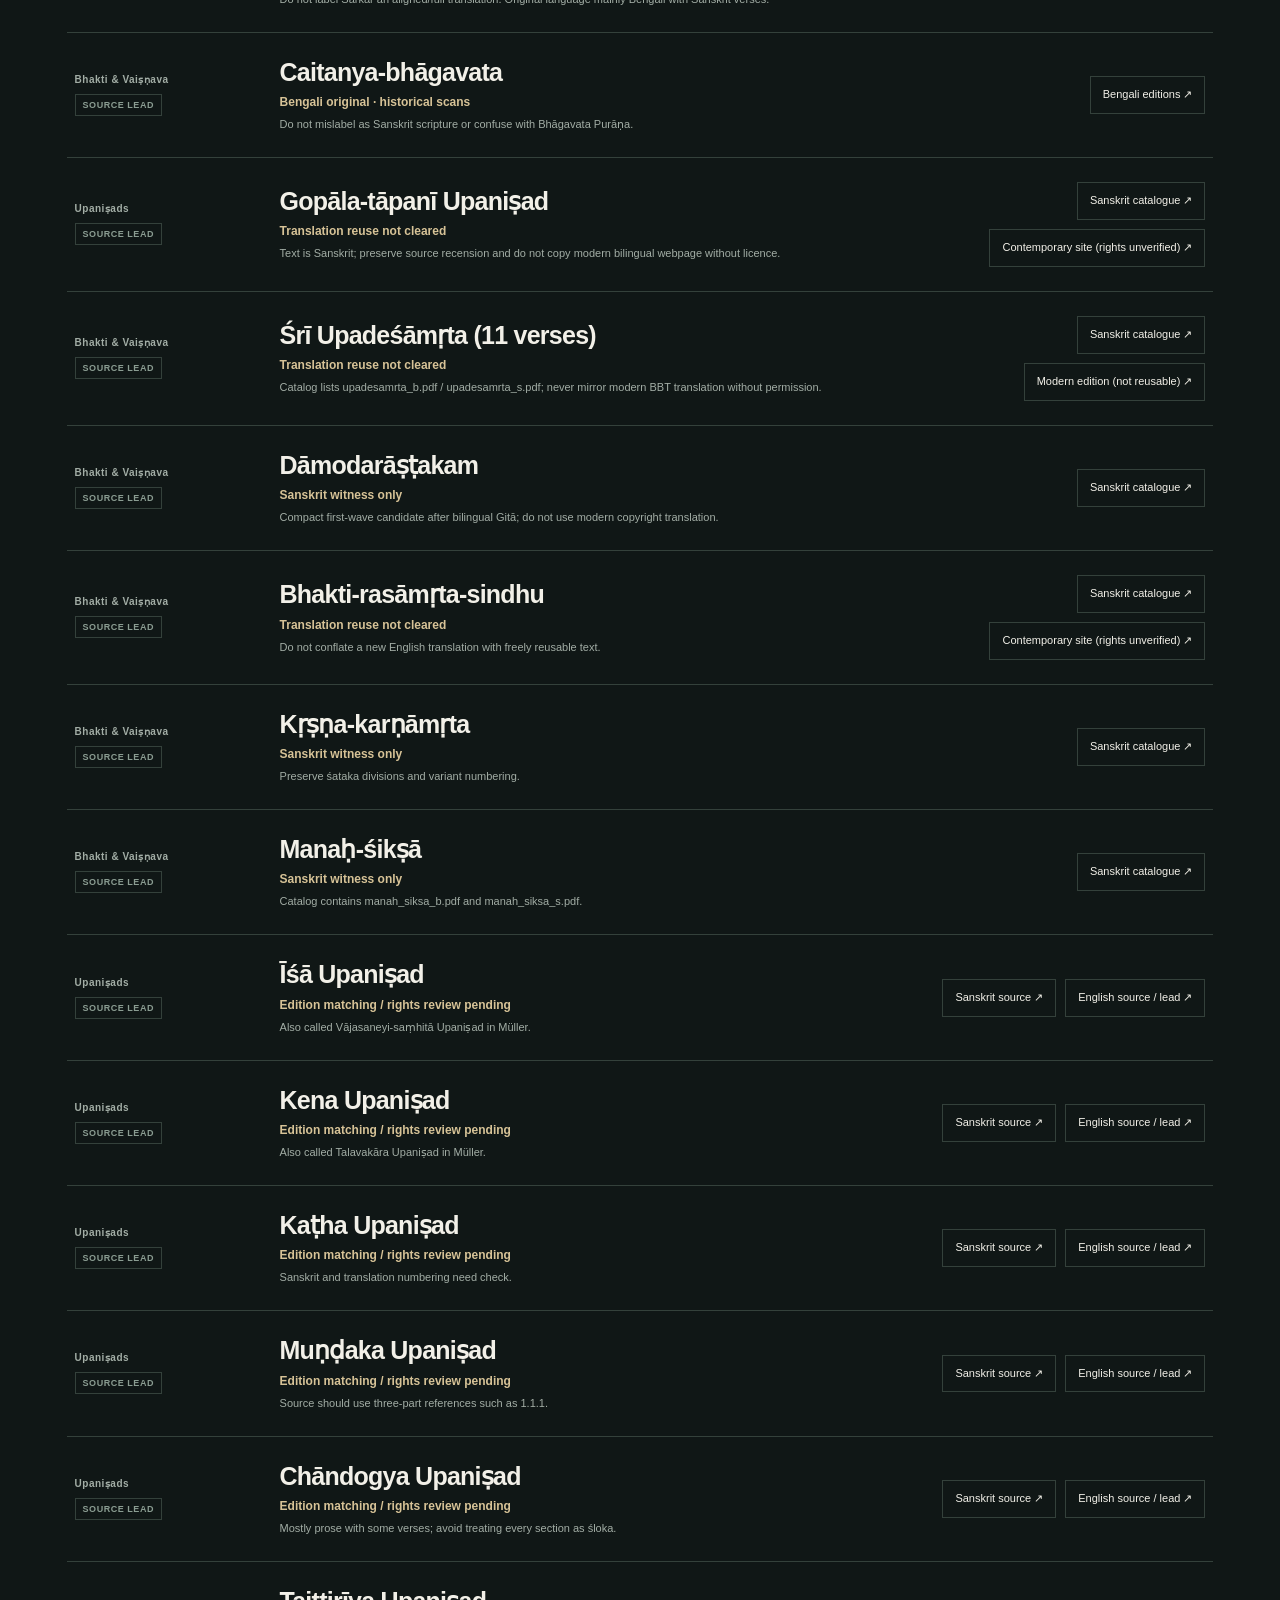
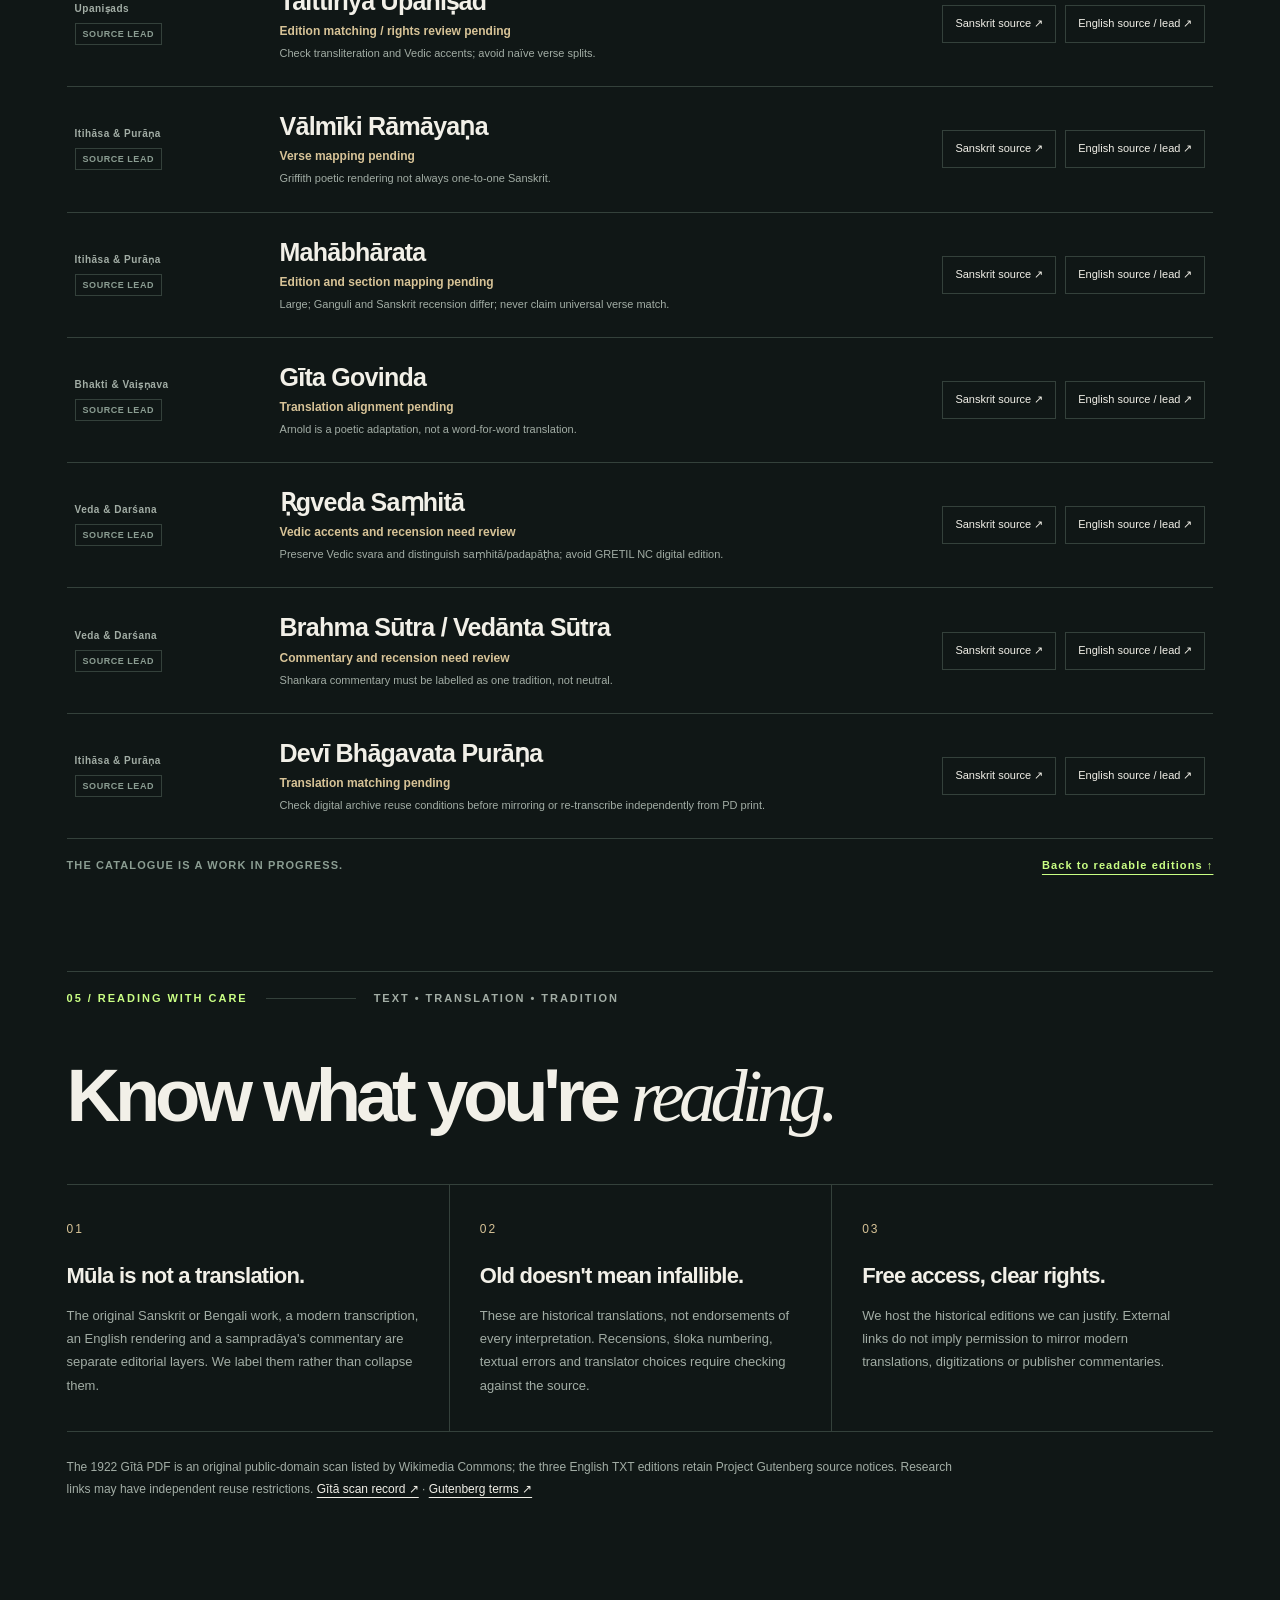
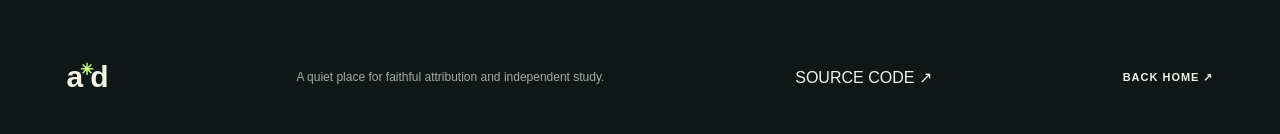
==== commit 650d320d: "Sync Scriptures V4-V5 sources and editorial disclaimer" ====
--- a/scriptures/index.html
+++ b/scriptures/index.html
@@ -1 +1,279 @@
-<!doctype html><html lang="en" data-theme="dark"><head><meta charset="utf-8"><meta name="viewport" content="width=device-width, initial-scale=1"><meta name="color-scheme" content="dark light"><meta name="theme-color" content="#101716"><link rel="icon" href="/assets/favicon.svg" type="image/svg+xml"><link rel="stylesheet" href="/assets/styles.css"><link rel="stylesheet" href="/scriptures/library.css"><script>try{const t=localStorage.getItem('ad-theme');if(t==='light'||t==='dark')document.documentElement.dataset.theme=t}catch(e){}</script><script src="/assets/site.js" defer></script><meta name="description" content="A free, carefully attributed digital library of public-domain editions of the Bhagavad Gita, Upanishads and Vishnu Purana."><link rel="canonical" href="https://anubhabdey.in/scriptures/"><title>Scriptures | Anubhab Dey</title></head><body><a class="skip-link" href="#main">Skip to content</a><div class="page-shell"><header class="site-header"><a class="brand" href="/" aria-label="Anubhab Dey, home"><span class="brand-mark">a<span class="brand-spark">✳</span>d</span><span class="brand-name">ANUBHAB <span>DEY</span></span></a><nav class="main-nav" aria-label="Navigation"><a href="/">Home</a><a href="/scriptures/" aria-current="page">Scriptures</a><a href="/#resume">Résumé</a></nav><div class="header-actions"><a class="github-link" href="https://github.com/Anubhab-Dey" target="_blank" rel="noopener noreferrer">GitHub ↗</a><button class="theme-toggle" type="button" data-theme-toggle aria-label="Switch to light theme"><span data-theme-icon aria-hidden="true">☼</span></button></div></header><main class="library-shell" id="main"><div class="library-top"><p class="library-overline">SCRIPTURES / READING ROOM / OPEN ACCESS</p><h1>Words worth <em>returning to.</em></h1><p class="library-lead">A quiet place to read and download historical editions of Hindu scriptures. No accounts. No ads. No paywalls.</p><div class="library-principle"><strong>Edition matters.</strong> The Sanskrit source text, an English translator's interpretation, and a commentator's teachings are not interchangeable. Each edition here is identified, with provenance and a link to the source.</div></div><section class="library-grid" aria-label="Available editions"><article class="library-card"><div class="library-card-top"><span>01 / English verse translation</span><span>PUBLIC-DOMAIN EDITION</span></div><h2>Bhagavad Gita</h2><p class="edition">The Song Celestial</p><p class="muted">Sir Edwin Arnold · 1885</p><p>Poetic Victorian-era rendering. Not the Sanskrit original or a literal word-for-word translation.</p><div class="library-actions"><a class="button button-primary" href="/scriptures/read/gita-arnold.html">Read online ↗</a><a class="button button-quiet" href="/scriptures/books/gita-arnold.txt" download>Download TXT ↓</a><a class="source-link" href="https://www.gutenberg.org/ebooks/2388" target="_blank" rel="noopener noreferrer">Edition source ↗</a></div></article><article class="library-card"><div class="library-card-top"><span>02 / English translation + commentary</span><span>PUBLIC-DOMAIN EDITION</span></div><h2>The Upanishads</h2><p class="edition">Selections with commentary</p><p class="muted">Swami Paramananda · early 20th century</p><p>A historical translation and commentary; distinguish the commentary from the primary text.</p><div class="library-actions"><a class="button button-primary" href="/scriptures/read/upanishads-paramananda.html">Read online ↗</a><a class="button button-quiet" href="/scriptures/books/upanishads-paramananda.txt" download>Download TXT ↓</a><a class="source-link" href="https://www.gutenberg.org/ebooks/3283" target="_blank" rel="noopener noreferrer">Edition source ↗</a></div></article><article class="library-card"><div class="library-card-top"><span>03 / English prose translation</span><span>PUBLIC-DOMAIN EDITION</span></div><h2>Vishnu Purana</h2><p class="edition">A Prose English Translation of Vishnupuranam</p><p class="muted">Manmatha Nath Dutt, based on H. H. Wilson · 1896</p><p>A historical edition. Transliteration and wording differ from modern editions.</p><div class="library-actions"><a class="button button-primary" href="/scriptures/read/vishnu-purana-dutt.html">Read online ↗</a><a class="button button-quiet" href="/scriptures/books/vishnu-purana-dutt.txt" download>Download TXT ↓</a><a class="source-link" href="https://www.gutenberg.org/ebooks/66208" target="_blank" rel="noopener noreferrer">Edition source ↗</a></div></article></section><section class="library-notes"><h2>On the texts and their rights</h2><p>These are older English translations and commentaries, not modern editions by contemporary publishers. The works and historical translations are believed to be in the public domain in India under the normal copyright term. Source files retain their own Project Gutenberg notices and licence. We provide them unchanged as text downloads and render them in an accessible reading layout.</p><p>Do not confuse an older translation with a sampradāya's authoritative commentary. For study and sādhana, compare the original Sanskrit and a trusted traditional commentary. No translations or interpretations are silently represented as the original.</p><p>For the <strong>original Sanskrit Bhagavad Gita</strong>, see the <a href="https://sa.wikisource.org/wiki/भगवद्गीता/साङ्ख्ययोगः" target="_blank" rel="noopener noreferrer">Sanskrit Wikisource text ↗</a>. This is a separate external primary-text reference, not part of the locally hosted English editions.</p><p><a href="https://copyright.gov.in/Copyright_Act_1957/chapter_v.html" target="_blank" rel="noopener noreferrer">India: Copyright Act, Section 22 ↗</a> · <a href="https://www.gutenberg.org/policy/license" target="_blank" rel="noopener noreferrer">Project Gutenberg licence ↗</a></p></section></main><footer class="site-footer section-wrap"><a class="footer-signature" href="/">a<span>✳</span>d</a><p>Attributed texts. Quiet reading. Always free.</p><a href="https://github.com/Anubhab-Dey/home" target="_blank" rel="noopener noreferrer" aria-label="View website source on GitHub">SITE SOURCE ↗</a><a href="/">BACK HOME ↗</a></footer></div></body></html>+<!doctype html>
+<html lang="en" data-theme="dark">
+<head>
+  <meta charset="utf-8">
+  <meta name="viewport" content="width=device-width, initial-scale=1">
+  <meta name="color-scheme" content="dark light">
+  <meta name="theme-color" content="#101716">
+  <meta name="description" content="Scriptures at anubhabdey.in: a carefully attributed Sanskrit and English historical scans, readable editions, and a curated research shelf with explicit provenance and limitations.">
+  <link rel="canonical" href="https://anubhabdey.in/scriptures/">
+  <link rel="icon" href="/assets/favicon.svg" type="image/svg+xml">
+  <link rel="stylesheet" href="/assets/styles.css">
+  <link rel="stylesheet" href="/scriptures/library.css">
+  <script>try{const t=localStorage.getItem('ad-theme');if(t==='light'||t==='dark')document.documentElement.dataset.theme=t}catch(_){}</script>
+  <script src="/assets/site.js" defer></script>
+  <script src="/scriptures/catalog.js" defer></script>
+  <title>Scriptures — A reading library | Anubhab Dey</title>
+</head>
+<body class="scriptures-page">
+<a class="skip-link" href="#main">Skip to library</a>
+<div class="page-shell">
+<header class="site-header">
+ <a class="brand" href="/" aria-label="Anubhab Dey home"><span class="brand-mark">a<span class="brand-spark">✳</span>d</span><span class="brand-name">ANUBHAB <span>DEY</span></span></a>
+ <nav class="main-nav" aria-label="Main navigation"><a href="/">Home</a><a href="/scriptures/" aria-current="page">Scriptures</a><a href="/#resume">Résumé</a></nav>
+ <div class="header-actions"><a class="github-link" href="https://github.com/Anubhab-Dey/home" target="_blank" rel="noopener noreferrer">Source ↗</a><button class="theme-toggle" type="button" data-theme-toggle aria-label="Switch to light theme"><span data-theme-icon aria-hidden="true">☼</span></button></div>
+</header>
+<main class="library-shell" id="main">
+ <div class="lib-location"><span>ANUBHABDEY.IN</span><span aria-hidden="true">/</span><strong>THE SCRIPTURE LIBRARY</strong><span class="lib-location-end">OPEN READING · FREE ACCESS</span></div>
+ <section class="lib-hero" aria-labelledby="lib-hero-title">
+  <div class="lib-hero-copy">
+   <div class="lib-hero-eyebrow"><span class="lib-hero-ornament">✳</span> A LIBRARY FOR ATTENTIVE READING</div>
+   <h1 id="lib-hero-title">Let the text<br><em>speak first.</em></h1>
+   <p class="lib-hero-lead">A place for śāstra, thoughtful reading, and honest sources. Original language where available, translations with their authors named, and no invented certainty.</p>
+   <div class="lib-hero-actions"><a class="button button-primary" href="#featured">Begin with the Gītā <span aria-hidden="true">↘</span></a><a class="lib-text-link" href="#reading-shelf">Explore readable editions <span aria-hidden="true">↗</span></a></div>
+   <div class="lib-hero-foot"><span><strong>14</strong> editions to read now</span><span class="lib-hero-separator"></span><span><strong>25</strong> curated source leads</span></div>
+  </div>
+  <div class="lib-hero-art" aria-hidden="true"><div class="lib-orbit lib-orbit-one"></div><div class="lib-orbit lib-orbit-two"></div><div class="lib-manuscript"><div class="lib-manuscript-small">शास्त्रालय</div><div class="lib-manuscript-glyph">श्री</div><div class="lib-manuscript-line"></div><div class="lib-manuscript-script">READ • REFLECT • RETURN</div></div><div class="lib-orbit-point lib-orbit-point-a">✳</div><div class="lib-orbit-point lib-orbit-point-b">✦</div><div class="lib-hero-art-caption">THE ORIGINAL · THE EDITION · THE READER</div></div>
+ </section>
+ <aside class="scripture-editorial-note" id="library-editorial-note" aria-labelledby="library-editorial-heading">
+  <h2 id="library-editorial-heading">About this library · Included for study, not endorsement</h2>
+  <p>This collection is provided for reading, preservation and study. Including a scripture, translation, commentary or historical edition does <strong>not</strong> mean that I personally agree with or endorse every passage, interpretation, claim or prescribed practice it contains. Original texts, translators' interpretations and editorial notes are distinct, and different editions or traditions may differ. Please consult each work's attribution and edition-specific warnings.</p>
+  <p>Historical discussions of medicine, law and astrology are presented as source literature, not as modern medical or legal advice or verified scientific conclusions.</p>
+</aside>
+<section class="lib-featured" id="featured" aria-labelledby="lib-featured-heading">
+  <div class="lib-section-kicker"><span>01 / FEATURED EDITION</span><span class="lib-section-rule"></span><span>SANSKRIT + ENGLISH</span></div>
+  <div class="lib-featured-card">
+   <div class="lib-book-cover" aria-label="Decorative book cover for the Bhagavad Gita"><div class="lib-cover-frame"><span class="lib-cover-top">THE LORD'S SONG</span><span class="lib-cover-title" lang="sa">श्रीमद्भगवद्गीता</span><span class="lib-cover-rule">✳</span><span class="lib-cover-sub">WITH DEVANAGARI TEXT<br>AND ENGLISH TRANSLATION</span><span class="lib-cover-bottom">FOURTH EDITION · 1922</span></div></div>
+   <div class="lib-feature-body"><div class="lib-feature-label">COMPLETE HISTORICAL FACSIMILE <span class="lib-status-dot" aria-hidden="true"></span> HOSTED</div>
+    <h2 id="lib-featured-heading">Bhagavad <em>Gītā.</em></h2>
+    <p class="lib-feature-native" lang="sa">श्रीमद्भगवद्गीता</p>
+    <p class="lib-feature-sub">18 discourses · Sanskrit in Devanagari + English · Annie Besant, fourth edition, 1922</p>
+    <p class="lib-feature-description">The original bilingual printed edition, preserved as a complete scanned PDF. Open the pages and read Sanskrit with its historical English rendering in the same edition.</p>
+    <div class="lib-feature-buttons"><a class="button button-primary" href="/scriptures/books/bhagavad-gita-besant-1922.pdf" target="_blank" rel="noopener">Read the bilingual scan <span aria-hidden="true">↗</span></a><a class="button button-quiet" href="/scriptures/books/bhagavad-gita-besant-1922.pdf" download>Download PDF <span aria-hidden="true">↓</span></a></div>
+    <div class="lib-feature-small"><div><b>What you get</b><span>Complete printed scan · 288 pages · not yet a searchable, verse-by-verse digital reader</span></div><div><b>Edition note</b><span>Besant's translation reflects its period and Theosophical perspective; not a Gauḍīya bhāṣya.</span></div></div>
+    <a class="lib-provenance-link" href="https://commons.wikimedia.org/wiki/File:The_Bhagavad-Gita,_or,_-_The_Lord%27s_song_-_with_the_text_in_Devanagari_and_an_English_translation_(IA_bhagavadgitaorlo00besa).pdf" target="_blank" rel="noopener noreferrer">View source scan &amp; rights record at Wikimedia Commons <span aria-hidden="true">↗</span></a>
+   </div>
+  </div>
+ </section>
+ <section class="lib-read-shelf" id="reading-shelf" aria-labelledby="lib-shelf-heading">
+  <div class="lib-section-kicker"><span>02 / READ ONLINE</span><span class="lib-section-rule"></span><span>ENGLISH-LANGUAGE EDITIONS</span></div>
+  <div class="lib-section-heading"><div><h2 id="lib-shelf-heading">Open the <em>books.</em></h2><p>Complete historical English editions already hosted on this site. Each carries its own source and limitation notice.</p></div><span class="lib-aside-count">03 EDITIONS</span></div>
+  <div class="lib-reading-grid">
+   <article class="lib-reading-card"><div class="lib-reading-top"><span class="lib-edition-number">01 / GĪTĀ</span><span class="lib-availability">ENGLISH ONLY</span></div><div class="lib-book-sign" lang="sa">गीता</div><h3>The Song<br>Celestial</h3><p class="lib-translation-by">Bhagavad Gītā · Edwin Arnold · 1885</p><p class="lib-reading-summary">An elegant Victorian-era poetic adaptation. It isn't the original Sanskrit and isn't a literal verse-by-verse translation.</p><div class="lib-reading-actions"><a href="/scriptures/read/gita-arnold.html" class="lib-action-primary">Read edition ↗</a><a href="/scriptures/books/gita-arnold.txt" download>TXT ↓</a><a href="https://www.gutenberg.org/ebooks/2388" target="_blank" rel="noopener noreferrer">Source ↗</a></div></article>
+   <article class="lib-reading-card"><div class="lib-reading-top"><span class="lib-edition-number">02 / ŚRUTI</span><span class="lib-availability">ENGLISH + NOTES</span></div><div class="lib-book-sign" lang="sa">उपनिषद्</div><h3>The<br>Upanishads</h3><p class="lib-translation-by">Selected Upaniṣads · Swami Paramananda</p><p class="lib-reading-summary">A historical selection with translation and commentary. Not a complete edition of every Upaniṣad; commentary is distinct from mūla.</p><div class="lib-reading-actions"><a href="/scriptures/read/upanishads-paramananda.html" class="lib-action-primary">Read edition ↗</a><a href="/scriptures/books/upanishads-paramananda.txt" download>TXT ↓</a><a href="https://www.gutenberg.org/ebooks/3283" target="_blank" rel="noopener noreferrer">Source ↗</a></div></article>
+   <article class="lib-reading-card"><div class="lib-reading-top"><span class="lib-edition-number">03 / PURĀṆA</span><span class="lib-availability">ENGLISH PROSE</span></div><div class="lib-book-sign" lang="sa">विष्णु</div><h3>Viṣṇu<br>Purāṇa</h3><p class="lib-translation-by">M. N. Dutt, based on H. H. Wilson · 1890s</p><p class="lib-reading-summary">Historical prose translation. Chapter grouping and transliteration may differ from Sanskrit recensions; no verse-perfect alignment is claimed.</p><div class="lib-reading-actions"><a href="/scriptures/read/vishnu-purana-dutt.html" class="lib-action-primary">Read edition ↗</a><a href="/scriptures/books/vishnu-purana-dutt.txt" download>TXT ↓</a><a href="https://www.gutenberg.org/ebooks/66208" target="_blank" rel="noopener noreferrer">Source ↗</a></div></article>
+  </div>
+ </section>
+ <section class="lib-read-shelf" id="expanded-books" aria-labelledby="expanded-books-heading">
+ <div class="lib-section-kicker"><span>03 / EXPANDED HOSTED SHELF</span><span class="lib-section-rule"></span><span>YOGA · DHARMA · ĀYURVEDA · JYOTIṢA · DARŚANA</span></div>
+ <div class="lib-section-heading"><div><h2 id="expanded-books-heading">A wider <em>library.</em></h2>
+ <p>Complete source editions where a trustworthy full-text transcription is available, and original page-by-page scans where it isn't. Some series are represented by one volume and are explicitly marked. Every edition states its language, limits, and source.</p></div><span class="lib-aside-count">10 ADDITIONAL EDITIONS</span></div>
+ <div class="v5-mode-key"><span>HTML + TXT = full searchable text on this site</span><span>HISTORICAL PDF = full scanned pages in the site reader</span><span>NOT bilingual/aligned unless explicitly stated</span></div>
+ <div class="lib-reading-grid"><article class="lib-reading-card scripture-v5-card" data-category="yoga">
+ <div class="lib-reading-top"><span class="lib-edition-number">01 / YOGA &amp; MEDITATION</span><span class="lib-availability">HTML + TXT</span></div>
+ <div class="lib-book-sign" lang="sa">योग</div>
+ <h3>Yoga Sūtras of Patañjali</h3><p class="lib-translation-by">Charles Johnston (1912)</p>
+ <p class="lib-reading-summary">Johnston’s historical interpretation includes introductions and commentary. It is not a complete Sanskrit-English parallel edition; interpretive perspective is editorial.</p>
+ <div class="lib-reading-actions"><a class="lib-action-primary" href="/scriptures/read/yoga-sutras-johnston.html">Read full text ↗</a><a href="/scriptures/books/yoga-sutras-johnston.txt" download>TXT ↓</a><a href="https://www.gutenberg.org/ebooks/2526" target="_blank" rel="noopener noreferrer">Source ↗</a></div></article>
+<article class="lib-reading-card scripture-v5-card" data-category="dharma">
+ <div class="lib-reading-top"><span class="lib-edition-number">02 / DHARMAŚĀSTRA</span><span class="lib-availability">HTML + TXT</span></div>
+ <div class="lib-book-sign" lang="sa">धर्म</div>
+ <h3>Yājñavalkya Smṛti · historical translation</h3><p class="lib-translation-by">W. A. Montriou and E. Röer (nineteenth century)</p>
+ <p class="lib-reading-summary">Historical English translation titled Hindu Law and Judicature from the Dharma-Śāstra; do not assume this is the complete Sanskrit work. Historical legal prescriptions are not current law.</p>
+ <div class="lib-reading-actions"><a class="lib-action-primary" href="/scriptures/read/yajnavalkya-smriti.html">Read full text ↗</a><a href="/scriptures/books/yajnavalkya-smriti.txt" download>TXT ↓</a><a href="https://www.gutenberg.org/ebooks/21918" target="_blank" rel="noopener noreferrer">Source ↗</a></div></article>
+<article class="lib-reading-card scripture-v5-card" data-category="bhakti">
+ <div class="lib-reading-top"><span class="lib-edition-number">03 / BHAKTI &amp; ITIHĀSA</span><span class="lib-availability">HTML + TXT</span></div>
+ <div class="lib-book-sign" lang="sa">हरि</div>
+ <h3>Harivaṃśa</h3><p class="lib-translation-by">Manmatha Nath Dutt (historical)</p>
+ <p class="lib-reading-summary">A prose English edition, not a śloka-aligned Sanskrit-English translation. Numbering may vary by recension.</p>
+ <div class="lib-reading-actions"><a class="lib-action-primary" href="/scriptures/read/harivamsha-dutt.html">Read full text ↗</a><a href="/scriptures/books/harivamsha-dutt.txt" download>TXT ↓</a><a href="https://www.gutenberg.org/ebooks/61937" target="_blank" rel="noopener noreferrer">Source ↗</a></div></article>
+<article class="lib-reading-card scripture-v5-card" data-category="philosophy">
+ <div class="lib-reading-top"><span class="lib-edition-number">04 / DARŚANA</span><span class="lib-availability">HTML + TXT</span></div>
+ <div class="lib-book-sign" lang="sa">दर्शन</div>
+ <h3>Sarva-darśana-saṃgraha</h3><p class="lib-translation-by">E. B. Cowell and A. E. Gough (historical)</p>
+ <p class="lib-reading-summary">A historical survey from a particular philosophical standpoint. The translation does not include a verified Sanskrit parallel edition.</p>
+ <div class="lib-reading-actions"><a class="lib-action-primary" href="/scriptures/read/sarva-darsana-samgraha.html">Read full text ↗</a><a href="/scriptures/books/sarva-darsana-samgraha.txt" download>TXT ↓</a><a href="https://www.gutenberg.org/ebooks/34125" target="_blank" rel="noopener noreferrer">Source ↗</a></div></article>
+<article class="lib-reading-card scripture-v5-card" data-category="philosophy">
+ <div class="lib-reading-top"><span class="lib-edition-number">05 / VEDĀNTA</span><span class="lib-availability">HTML + TXT</span></div>
+ <div class="lib-book-sign" lang="sa">दर्शन</div>
+ <h3>Vedānta Sūtras · Śaṅkara, Vol. I</h3><p class="lib-translation-by">George Thibaut (1890s)</p>
+ <p class="lib-reading-summary">This is SBE Volume I, one part of Thibaut’s historical English translation of Śaṅkara’s Advaita commentary, not the entire series or a neutral/Gauḍīya interpretation.</p>
+ <div class="lib-reading-actions"><a class="lib-action-primary" href="/scriptures/read/vedanta-sutras-sankara.html">Read full text ↗</a><a href="/scriptures/books/vedanta-sutras-sankara.txt" download>TXT ↓</a><a href="https://www.gutenberg.org/ebooks/16295" target="_blank" rel="noopener noreferrer">Source ↗</a></div></article>
+<article class="lib-reading-card scripture-v5-card" data-category="dharma">
+ <div class="lib-reading-top"><span class="lib-edition-number">06 / DHARMAŚĀSTRA</span><span class="lib-availability">HISTORICAL PDF</span></div>
+ <div class="lib-book-sign" lang="sa">मनु</div>
+ <h3>Manu-smṛti · Bühler English</h3><p class="lib-translation-by">Georg Bühler · Sacred Books of the East, Vol. XXV · 1886</p>
+ <p class="lib-reading-summary">Historical source for textual and legal-history study. Caste, gender and punishment provisions should not be confused with present law, universal practice, or a single binding theological verdict.</p>
+ <div class="lib-reading-actions"><a class="lib-action-primary" href="/scriptures/facsimile/manu-buhler-1886.html">Read scanned pages ↗</a><a href="/scriptures/books/manu-buhler-1886.pdf" download>PDF ↓</a></div></article>
+<article class="lib-reading-card scripture-v5-card" data-category="dharma">
+ <div class="lib-reading-top"><span class="lib-edition-number">07 / DHARMAŚĀSTRA</span><span class="lib-availability">HISTORICAL PDF</span></div>
+ <div class="lib-book-sign" lang="sa">मनु</div>
+ <h3>Manu-smṛti · Sanskrit print</h3><p class="lib-translation-by">Historical printed Sanskrit edition, Keshav Prasad Sharma · 1867</p>
+ <p class="lib-reading-summary">Separate print witness from the English translation; their pagination, commentaries and readings are not automatically aligned.</p>
+ <div class="lib-reading-actions"><a class="lib-action-primary" href="/scriptures/facsimile/manu-sanskrit-1867.html">Read scanned pages ↗</a><a href="/scriptures/books/manu-sanskrit-1867.pdf" download>PDF ↓</a></div></article>
+<article class="lib-reading-card scripture-v5-card" data-category="jyotish">
+ <div class="lib-reading-top"><span class="lib-edition-number">08 / JYOTIṢA / HORĀ</span><span class="lib-availability">HISTORICAL PDF</span></div>
+ <div class="lib-book-sign" lang="sa">ज्योतिष</div>
+ <h3>Bṛhajjātaka · Varāhamihira</h3><p class="lib-translation-by">N. Chidambaram Iyer · Foster Press · 1885</p>
+ <p class="lib-reading-summary">A historical horoscopy text, not an empirically validated predictive model. This scanned translation is not paired śloka-for-śloka with the Sanskrit.</p>
+ <div class="lib-reading-actions"><a class="lib-action-primary" href="/scriptures/facsimile/brihat-jataka-1885.html">Read scanned pages ↗</a><a href="/scriptures/books/brihat-jataka-1885.pdf" download>PDF ↓</a></div></article>
+<article class="lib-reading-card scripture-v5-card" data-category="jyotish">
+ <div class="lib-reading-top"><span class="lib-edition-number">09 / JYOTIṢA / SIDDHĀNTA</span><span class="lib-availability">HISTORICAL PDF</span></div>
+ <div class="lib-book-sign" lang="sa">ज्योतिष</div>
+ <h3>Sūrya Siddhānta</h3><p class="lib-translation-by">Ebenezer Burgess · American Oriental Society · 1860</p>
+ <p class="lib-reading-summary">Historical astronomical calculations and interpretive choices are edition-dependent; not a substitute for modern astronomical measurement. Not a Sanskrit-English parallel edition.</p>
+ <div class="lib-reading-actions"><a class="lib-action-primary" href="/scriptures/facsimile/surya-siddhanta-1860.html">Read scanned pages ↗</a><a href="/scriptures/books/surya-siddhanta-1860.pdf" download>PDF ↓</a></div></article>
+<article class="lib-reading-card scripture-v5-card" data-category="ayurveda">
+ <div class="lib-reading-top"><span class="lib-edition-number">10 / ĀYURVEDA</span><span class="lib-availability">HISTORICAL PDF</span></div>
+ <div class="lib-book-sign" lang="sa">आयुर्वेद</div>
+ <h3>Suśruta Saṃhitā · Sanskrit edition</h3><p class="lib-translation-by">Historical Sanskrit scan · Digital Library of India · Catalogue year: 1833 (unconfirmed)</p>
+ <p class="lib-reading-summary">An old Sanskrit printed witness; the catalogue year is unverified and the scan has not been philologically reviewed. Historical treatment and surgery are not modern medical advice. No English parallel is claimed.</p>
+ <div class="lib-reading-actions"><a class="lib-action-primary" href="/scriptures/facsimile/sushruta-sanskrit-1833.html">Read scanned pages ↗</a><a href="/scriptures/books/sushruta-sanskrit-1833.pdf" download>PDF ↓</a></div></article></div>
+ <p class="v5-shelf-foot">The Manusmṛti Sanskrit and Bühler English editions are two <strong>separate printed witnesses</strong>, not line-by-line synchronised. The Suśruta facsimile is <strong>Sanskrit-only</strong> and is not aligned to a cleared English translation. More Horā and Āyurveda texts remain under source and rights review.</p>
+</section>
+<section class="lib-desk" id="source-desk" aria-labelledby="lib-desk-heading">
+  <div class="lib-section-kicker"><span>04 / SOURCE DESK</span><span class="lib-section-rule"></span><span>MORE ŚĀSTRAS TO EXPLORE</span></div>
+  <div class="lib-desk-intro"><div><h2 id="lib-desk-heading">The wider <em>shelf.</em></h2><p>These are independently linked <strong>research leads, not books hosted here.</strong> Check the hosted shelf above before using the source desk. Sanskrit and English witnesses are not yet aligned or cleared for redistribution. Follow the original sources while we assess editions.</p></div><div class="lib-desk-note"><span class="lib-desk-note-mark" aria-hidden="true">!</span><p><strong>No false pairs.</strong> A source in Sanskrit and a source in English do not automatically correspond verse for verse. Ancient texts, modern digital editions and commentaries have separate provenance.</p></div></div>
+  <div class="lib-desk-tools"><div class="lib-search-wrap"><label for="source-search">FIND A SCRIPTURE</label><input type="search" id="source-search" placeholder="Try Bhāgavata, Upaniṣad, Caitanya…" autocomplete="off"></div><div class="lib-filter-row" role="group" aria-label="Filter source leads"><button type="button" class="lib-filter is-active" data-filter="all" aria-pressed="true">All</button><button type="button" class="lib-filter" data-filter="bhakti" aria-pressed="false">Bhakti</button><button type="button" class="lib-filter" data-filter="upanishad" aria-pressed="false">Upaniṣads</button><button type="button" class="lib-filter" data-filter="itihasa" aria-pressed="false">Itihāsa & Purāṇa</button><button type="button" class="lib-filter" data-filter="veda" aria-pressed="false">Veda & philosophy</button></div></div>
+  <div class="lib-source-count" id="source-count" aria-live="polite">Showing 25 research leads · none hosted here</div>
+  <div class="lib-source-list" id="source-list">
+<article class="source-entry" data-category="bhakti" data-search="Śrīmad Bhāgavata Purāṇa Bhakti / Purāṇa Manmatha Nath Dutt, 1895–1896 12 skandhas; source/translation need recension mapping and OCR audit.">
+   <div class="source-entry-group">Bhakti &amp; Vaiṣṇava<span class="source-mark" aria-label="Not hosted">SOURCE LEAD</span></div>
+   <div class="source-entry-main"><h3>Śrīmad Bhāgavata Purāṇa</h3><p class="source-entry-note">Skandha/chapter matching pending</p><p class="source-entry-detail">12 skandhas; source/translation need recension mapping and OCR audit.</p></div>
+   <div class="source-entry-links"><a href="https://sa.wikisource.org/wiki/श्रीमद्भागवतपुराणम्" target="_blank" rel="noopener noreferrer">Sanskrit source <span aria-hidden="true">↗</span></a> <a href="https://books.google.com/books/about/A_Prose_English_Translation_of_Srimadbha.html?id=vgM-AQAAMAAJ" target="_blank" rel="noopener noreferrer">English source / lead <span aria-hidden="true">↗</span></a></div>
+ </article>
+<article class="source-entry" data-category="bhakti" data-search="Harivaṃśa Bhakti / Epic appendix Manmatha Nath Dutt, 1897 Mahābhārata appendix; do not claim verse-level parallel before reconciliation.">
+   <div class="source-entry-group">Bhakti &amp; Vaiṣṇava<span class="source-mark" aria-label="Not hosted">SOURCE LEAD</span></div>
+   <div class="source-entry-main"><h3>Harivaṃśa</h3><p class="source-entry-note">English located; Sanskrit witness pending</p><p class="source-entry-detail">Mahābhārata appendix; do not claim verse-level parallel before reconciliation.</p></div>
+   <div class="source-entry-links"><a href="https://www.gutenberg.org/ebooks/61937" target="_blank" rel="noopener noreferrer">English source / lead <span aria-hidden="true">↗</span></a></div>
+ </article>
+<article class="source-entry" data-category="bhakti" data-search="Nārada Bhakti Sūtra Bhakti / Sūtra E. T. Sturdy, 1896 (historical scan discovery) Reference source uses 84 sūtras; do not substitute a modern BBT translation.">
+   <div class="source-entry-group">Bhakti &amp; Vaiṣṇava<span class="source-mark" aria-label="Not hosted">SOURCE LEAD</span></div>
+   <div class="source-entry-main"><h3>Nārada Bhakti Sūtra</h3><p class="source-entry-note">Historical English transcription pending</p><p class="source-entry-detail">Reference source uses 84 sūtras; do not substitute a modern BBT translation.</p></div>
+   <div class="source-entry-links"><a href="https://sa.wikisource.org/wiki/नारदभक्तिसूत्रम्" target="_blank" rel="noopener noreferrer">Sanskrit source <span aria-hidden="true">↗</span></a> <a href="https://lightbrary.yoga.org/b/narada-bhakti-sutras-sturdy-1896/" target="_blank" rel="noopener noreferrer">Historical edition lead <span aria-hidden="true">↗</span></a></div>
+ </article>
+<article class="source-entry" data-category="bhakti" data-search="Viṣṇu Sahasranāma Bhakti / Stotra K. M. Ganguli, Anuśāsana Parva section CXLIX Compare variants and distinguish invocation, main names, phalaśruti.">
+   <div class="source-entry-group">Bhakti &amp; Vaiṣṇava<span class="source-mark" aria-label="Not hosted">SOURCE LEAD</span></div>
+   <div class="source-entry-main"><h3>Viṣṇu Sahasranāma</h3><p class="source-entry-note">Edition matching / rights review pending</p><p class="source-entry-detail">Compare variants and distinguish invocation, main names, phalaśruti.</p></div>
+   <div class="source-entry-links"><a href="https://sa.wikisource.org/wiki/विष्णुसहस्रनामस्तोत्रम्‌" target="_blank" rel="noopener noreferrer">Sanskrit source <span aria-hidden="true">↗</span></a> <a href="https://www.gutenberg.org/ebooks/15477" target="_blank" rel="noopener noreferrer">English source / lead <span aria-hidden="true">↗</span></a></div>
+ </article>
+<article class="source-entry" data-category="bhakti" data-search="Brahma-saṃhitā (surviving fifth chapter) Gauḍīya Vaiṣṇava / Stotra Bhaktisiddhānta Sarasvatī, original 1932 printing Modern 1985–2003 formatted editions have their own copyright notices.">
+   <div class="source-entry-group">Bhakti &amp; Vaiṣṇava<span class="source-mark" aria-label="Not hosted">SOURCE LEAD</span></div>
+   <div class="source-entry-main"><h3>Brahma-saṃhitā (surviving fifth chapter)</h3><p class="source-entry-note">Translation reuse not cleared</p><p class="source-entry-detail">Modern 1985–2003 formatted editions have their own copyright notices.</p></div>
+   <div class="source-entry-links"><a href="https://anantasatsang.org/scripture/radha-bhakti/brahma-samhita" target="_blank" rel="noopener noreferrer">Contemporary site (rights unverified) <span aria-hidden="true">↗</span></a></div>
+ </article>
+<article class="source-entry" data-category="bhakti" data-search="Caitanya-caritāmṛta Gauḍīya Vaiṣṇava / Bengali Original Bengali by Kṛṣṇadāsa Kavirāja; Jadunath Sarkar 1922 is an abridged English adaptation Do not label Sarkar an aligned/full translation. Original language mainly Bengali with Sanskrit verses.">
+   <div class="source-entry-group">Bhakti &amp; Vaiṣṇava<span class="source-mark" aria-label="Not hosted">SOURCE LEAD</span></div>
+   <div class="source-entry-main"><h3>Caitanya-caritāmṛta</h3><p class="source-entry-note">Bengali original · historical scans</p><p class="source-entry-detail">Do not label Sarkar an aligned/full translation. Original language mainly Bengali with Sanskrit verses.</p></div>
+   <div class="source-entry-links"><a href="https://bn.wikisource.org/wiki/রচনা:চৈতন্যচরিতামৃত" target="_blank" rel="noopener noreferrer">Bengali editions <span aria-hidden="true">↗</span></a> <a href="https://en.wikisource.org/wiki/Chaitanya%27s_Life_and_Teachings" target="_blank" rel="noopener noreferrer">Historical English lead <span aria-hidden="true">↗</span></a></div>
+ </article>
+<article class="source-entry" data-category="bhakti" data-search="Caitanya-bhāgavata Gauḍīya Vaiṣṇava / Bengali Original Bengali by Vṛndāvana Dāsa Ṭhākura Do not mislabel as Sanskrit scripture or confuse with Bhāgavata Purāṇa.">
+   <div class="source-entry-group">Bhakti &amp; Vaiṣṇava<span class="source-mark" aria-label="Not hosted">SOURCE LEAD</span></div>
+   <div class="source-entry-main"><h3>Caitanya-bhāgavata</h3><p class="source-entry-note">Bengali original · historical scans</p><p class="source-entry-detail">Do not mislabel as Sanskrit scripture or confuse with Bhāgavata Purāṇa.</p></div>
+   <div class="source-entry-links"><a href="https://bn.wikisource.org/wiki/রচনা:চৈতন্যভাগবত" target="_blank" rel="noopener noreferrer">Bengali editions <span aria-hidden="true">↗</span></a></div>
+ </article>
+<article class="source-entry" data-category="upanishad" data-search="Gopāla-tāpanī Upaniṣad Śruti / Vaiṣṇava Upaniṣad Sanskrit Pūrva and Uttara editions catalogued by IGNCA; modern English rights unverified Text is Sanskrit; preserve source recension and do not copy modern bilingual webpage without licence.">
+   <div class="source-entry-group">Upaniṣads<span class="source-mark" aria-label="Not hosted">SOURCE LEAD</span></div>
+   <div class="source-entry-main"><h3>Gopāla-tāpanī Upaniṣad</h3><p class="source-entry-note">Translation reuse not cleared</p><p class="source-entry-detail">Text is Sanskrit; preserve source recension and do not copy modern bilingual webpage without licence.</p></div>
+   <div class="source-entry-links"><a href="https://ignca.gov.in/online-digital-resources/gaudiya-grantha-mandira-sanskrit-text-repository/" target="_blank" rel="noopener noreferrer">Sanskrit catalogue <span aria-hidden="true">↗</span></a> <a href="https://anantasatsang.org/scripture/radha-bhakti/gopala-tapani" target="_blank" rel="noopener noreferrer">Contemporary site (rights unverified) <span aria-hidden="true">↗</span></a></div>
+ </article>
+<article class="source-entry" data-category="bhakti" data-search="Śrī Upadeśāmṛta (11 verses) Gauḍīya Vaiṣṇava / Instruction Rūpa Gosvāmin original Sanskrit; BBT modern English is NOT cleared Catalog lists upadesamrta_b.pdf / upadesamrta_s.pdf; never mirror modern BBT translation without permission.">
+   <div class="source-entry-group">Bhakti &amp; Vaiṣṇava<span class="source-mark" aria-label="Not hosted">SOURCE LEAD</span></div>
+   <div class="source-entry-main"><h3>Śrī Upadeśāmṛta (11 verses)</h3><p class="source-entry-note">Translation reuse not cleared</p><p class="source-entry-detail">Catalog lists upadesamrta_b.pdf / upadesamrta_s.pdf; never mirror modern BBT translation without permission.</p></div>
+   <div class="source-entry-links"><a href="https://ignca.gov.in/online-digital-resources/gaudiya-grantha-mandira-sanskrit-text-repository/" target="_blank" rel="noopener noreferrer">Sanskrit catalogue <span aria-hidden="true">↗</span></a> <a href="https://www.bbt.org/book/nectar-instruction" target="_blank" rel="noopener noreferrer">Modern edition (not reusable) <span aria-hidden="true">↗</span></a></div>
+ </article>
+<article class="source-entry" data-category="bhakti" data-search="Dāmodarāṣṭakam Vaiṣṇava / Stotra Sanskrit stotra listed as Padma Purāṇa in IGNCA Grantha Mandira Compact first-wave candidate after bilingual Gitā; do not use modern copyright translation.">
+   <div class="source-entry-group">Bhakti &amp; Vaiṣṇava<span class="source-mark" aria-label="Not hosted">SOURCE LEAD</span></div>
+   <div class="source-entry-main"><h3>Dāmodarāṣṭakam</h3><p class="source-entry-note">Sanskrit witness only</p><p class="source-entry-detail">Compact first-wave candidate after bilingual Gitā; do not use modern copyright translation.</p></div>
+   <div class="source-entry-links"><a href="https://ignca.gov.in/online-digital-resources/gaudiya-grantha-mandira-sanskrit-text-repository/" target="_blank" rel="noopener noreferrer">Sanskrit catalogue <span aria-hidden="true">↗</span></a></div>
+ </article>
+<article class="source-entry" data-category="bhakti" data-search="Bhakti-rasāmṛta-sindhu Gauḍīya Vaiṣṇava / Bhakti śāstra Rūpa Gosvāmin Sanskrit; third-party modern bilingual source for research Do not conflate a new English translation with freely reusable text.">
+   <div class="source-entry-group">Bhakti &amp; Vaiṣṇava<span class="source-mark" aria-label="Not hosted">SOURCE LEAD</span></div>
+   <div class="source-entry-main"><h3>Bhakti-rasāmṛta-sindhu</h3><p class="source-entry-note">Translation reuse not cleared</p><p class="source-entry-detail">Do not conflate a new English translation with freely reusable text.</p></div>
+   <div class="source-entry-links"><a href="https://ignca.gov.in/online-digital-resources/gaudiya-grantha-mandira-sanskrit-text-repository/" target="_blank" rel="noopener noreferrer">Sanskrit catalogue <span aria-hidden="true">↗</span></a> <a href="https://anantasatsang.org/scripture/radha-bhakti/bhakti-rasamrita-sindhu" target="_blank" rel="noopener noreferrer">Contemporary site (rights unverified) <span aria-hidden="true">↗</span></a></div>
+ </article>
+<article class="source-entry" data-category="bhakti" data-search="Kṛṣṇa-karṇāmṛta Vaiṣṇava / Stotra Bilvamaṅgala Sanskrit, three śataka sections catalogued by IGNCA Preserve śataka divisions and variant numbering.">
+   <div class="source-entry-group">Bhakti &amp; Vaiṣṇava<span class="source-mark" aria-label="Not hosted">SOURCE LEAD</span></div>
+   <div class="source-entry-main"><h3>Kṛṣṇa-karṇāmṛta</h3><p class="source-entry-note">Sanskrit witness only</p><p class="source-entry-detail">Preserve śataka divisions and variant numbering.</p></div>
+   <div class="source-entry-links"><a href="https://ignca.gov.in/online-digital-resources/gaudiya-grantha-mandira-sanskrit-text-repository/" target="_blank" rel="noopener noreferrer">Sanskrit catalogue <span aria-hidden="true">↗</span></a></div>
+ </article>
+<article class="source-entry" data-category="bhakti" data-search="Manaḥ-śikṣā Gauḍīya Vaiṣṇava / Instruction Raghunātha Dāsa Gosvāmin original Sanskrit in IGNCA stava collection Catalog contains manah_siksa_b.pdf and manah_siksa_s.pdf.">
+   <div class="source-entry-group">Bhakti &amp; Vaiṣṇava<span class="source-mark" aria-label="Not hosted">SOURCE LEAD</span></div>
+   <div class="source-entry-main"><h3>Manaḥ-śikṣā</h3><p class="source-entry-note">Sanskrit witness only</p><p class="source-entry-detail">Catalog contains manah_siksa_b.pdf and manah_siksa_s.pdf.</p></div>
+   <div class="source-entry-links"><a href="https://ignca.gov.in/online-digital-resources/gaudiya-grantha-mandira-sanskrit-text-repository/" target="_blank" rel="noopener noreferrer">Sanskrit catalogue <span aria-hidden="true">↗</span></a></div>
+ </article>
+<article class="source-entry" data-category="upanishad" data-search="Īśā Upaniṣad Śruti / Upaniṣad F. Max Müller, 1879 Also called Vājasaneyi-saṃhitā Upaniṣad in Müller.">
+   <div class="source-entry-group">Upaniṣads<span class="source-mark" aria-label="Not hosted">SOURCE LEAD</span></div>
+   <div class="source-entry-main"><h3>Īśā Upaniṣad</h3><p class="source-entry-note">Edition matching / rights review pending</p><p class="source-entry-detail">Also called Vājasaneyi-saṃhitā Upaniṣad in Müller.</p></div>
+   <div class="source-entry-links"><a href="https://sa.wikisource.org/wiki/ईशोपनिषत्" target="_blank" rel="noopener noreferrer">Sanskrit source <span aria-hidden="true">↗</span></a> <a href="https://en.wikisource.org/wiki/Sacred_Books_of_the_East/Volume_1" target="_blank" rel="noopener noreferrer">English source / lead <span aria-hidden="true">↗</span></a></div>
+ </article>
+<article class="source-entry" data-category="upanishad" data-search="Kena Upaniṣad Śruti / Upaniṣad F. Max Müller, 1879 Also called Talavakāra Upaniṣad in Müller.">
+   <div class="source-entry-group">Upaniṣads<span class="source-mark" aria-label="Not hosted">SOURCE LEAD</span></div>
+   <div class="source-entry-main"><h3>Kena Upaniṣad</h3><p class="source-entry-note">Edition matching / rights review pending</p><p class="source-entry-detail">Also called Talavakāra Upaniṣad in Müller.</p></div>
+   <div class="source-entry-links"><a href="https://sa.wikisource.org/wiki/केनोपनिषद्" target="_blank" rel="noopener noreferrer">Sanskrit source <span aria-hidden="true">↗</span></a> <a href="https://en.wikisource.org/wiki/Sacred_Books_of_the_East/Volume_1" target="_blank" rel="noopener noreferrer">English source / lead <span aria-hidden="true">↗</span></a></div>
+ </article>
+<article class="source-entry" data-category="upanishad" data-search="Kaṭha Upaniṣad Śruti / Upaniṣad F. Max Müller, 1884 Sanskrit and translation numbering need check.">
+   <div class="source-entry-group">Upaniṣads<span class="source-mark" aria-label="Not hosted">SOURCE LEAD</span></div>
+   <div class="source-entry-main"><h3>Kaṭha Upaniṣad</h3><p class="source-entry-note">Edition matching / rights review pending</p><p class="source-entry-detail">Sanskrit and translation numbering need check.</p></div>
+   <div class="source-entry-links"><a href="https://sa.wikisource.org/wiki/कठोपनिषद्" target="_blank" rel="noopener noreferrer">Sanskrit source <span aria-hidden="true">↗</span></a> <a href="https://en.wikisource.org/wiki/Sacred_Books_of_the_East/Volume_15" target="_blank" rel="noopener noreferrer">English source / lead <span aria-hidden="true">↗</span></a></div>
+ </article>
+<article class="source-entry" data-category="upanishad" data-search="Muṇḍaka Upaniṣad Śruti / Upaniṣad F. Max Müller, 1884 Source should use three-part references such as 1.1.1.">
+   <div class="source-entry-group">Upaniṣads<span class="source-mark" aria-label="Not hosted">SOURCE LEAD</span></div>
+   <div class="source-entry-main"><h3>Muṇḍaka Upaniṣad</h3><p class="source-entry-note">Edition matching / rights review pending</p><p class="source-entry-detail">Source should use three-part references such as 1.1.1.</p></div>
+   <div class="source-entry-links"><a href="https://sa.wikisource.org/wiki/मुण्डकोपनिषद्" target="_blank" rel="noopener noreferrer">Sanskrit source <span aria-hidden="true">↗</span></a> <a href="https://en.wikisource.org/wiki/Sacred_Books_of_the_East/Volume_15" target="_blank" rel="noopener noreferrer">English source / lead <span aria-hidden="true">↗</span></a></div>
+ </article>
+<article class="source-entry" data-category="upanishad" data-search="Chāndogya Upaniṣad Śruti / Upaniṣad F. Max Müller, 1879 Mostly prose with some verses; avoid treating every section as śloka.">
+   <div class="source-entry-group">Upaniṣads<span class="source-mark" aria-label="Not hosted">SOURCE LEAD</span></div>
+   <div class="source-entry-main"><h3>Chāndogya Upaniṣad</h3><p class="source-entry-note">Edition matching / rights review pending</p><p class="source-entry-detail">Mostly prose with some verses; avoid treating every section as śloka.</p></div>
+   <div class="source-entry-links"><a href="https://sa.wikisource.org/wiki/छान्दोग्योपनिषद्" target="_blank" rel="noopener noreferrer">Sanskrit source <span aria-hidden="true">↗</span></a> <a href="https://en.wikisource.org/wiki/Sacred_Books_of_the_East/Volume_1" target="_blank" rel="noopener noreferrer">English source / lead <span aria-hidden="true">↗</span></a></div>
+ </article>
+<article class="source-entry" data-category="upanishad" data-search="Taittirīya Upaniṣad Śruti / Upaniṣad F. Max Müller, 1884 Check transliteration and Vedic accents; avoid naïve verse splits.">
+   <div class="source-entry-group">Upaniṣads<span class="source-mark" aria-label="Not hosted">SOURCE LEAD</span></div>
+   <div class="source-entry-main"><h3>Taittirīya Upaniṣad</h3><p class="source-entry-note">Edition matching / rights review pending</p><p class="source-entry-detail">Check transliteration and Vedic accents; avoid naïve verse splits.</p></div>
+   <div class="source-entry-links"><a href="https://sa.wikisource.org/wiki/तैत्तिरीयोपनिषत्" target="_blank" rel="noopener noreferrer">Sanskrit source <span aria-hidden="true">↗</span></a> <a href="https://en.wikisource.org/wiki/Sacred_Books_of_the_East/Volume_15" target="_blank" rel="noopener noreferrer">English source / lead <span aria-hidden="true">↗</span></a></div>
+ </article>
+<article class="source-entry" data-category="itihasa" data-search="Vālmīki Rāmāyaṇa Itihāsa R. T. H. Griffith, 1870s Griffith poetic rendering not always one-to-one Sanskrit.">
+   <div class="source-entry-group">Itihāsa &amp; Purāṇa<span class="source-mark" aria-label="Not hosted">SOURCE LEAD</span></div>
+   <div class="source-entry-main"><h3>Vālmīki Rāmāyaṇa</h3><p class="source-entry-note">Verse mapping pending</p><p class="source-entry-detail">Griffith poetic rendering not always one-to-one Sanskrit.</p></div>
+   <div class="source-entry-links"><a href="https://sa.wikisource.org/wiki/रामायणम्" target="_blank" rel="noopener noreferrer">Sanskrit source <span aria-hidden="true">↗</span></a> <a href="https://www.gutenberg.org/ebooks/24869" target="_blank" rel="noopener noreferrer">English source / lead <span aria-hidden="true">↗</span></a></div>
+ </article>
+<article class="source-entry" data-category="itihasa" data-search="Mahābhārata Itihāsa Kisari Mohan Ganguli, 1883–1896, Gutenberg #15474–15477 Large; Ganguli and Sanskrit recension differ; never claim universal verse match.">
+   <div class="source-entry-group">Itihāsa &amp; Purāṇa<span class="source-mark" aria-label="Not hosted">SOURCE LEAD</span></div>
+   <div class="source-entry-main"><h3>Mahābhārata</h3><p class="source-entry-note">Edition and section mapping pending</p><p class="source-entry-detail">Large; Ganguli and Sanskrit recension differ; never claim universal verse match.</p></div>
+   <div class="source-entry-links"><a href="https://sa.wikisource.org/wiki/महाभारतम्" target="_blank" rel="noopener noreferrer">Sanskrit source <span aria-hidden="true">↗</span></a> <a href="https://www.gutenberg.org/ebooks/15474" target="_blank" rel="noopener noreferrer">English source / lead <span aria-hidden="true">↗</span></a></div>
+ </article>
+<article class="source-entry" data-category="bhakti" data-search="Gīta Govinda Bhakti / Sanskrit poetry Edwin Arnold, The Indian Song of Songs, 1875 Arnold is a poetic adaptation, not a word-for-word translation.">
+   <div class="source-entry-group">Bhakti &amp; Vaiṣṇava<span class="source-mark" aria-label="Not hosted">SOURCE LEAD</span></div>
+   <div class="source-entry-main"><h3>Gīta Govinda</h3><p class="source-entry-note">Translation alignment pending</p><p class="source-entry-detail">Arnold is a poetic adaptation, not a word-for-word translation.</p></div>
+   <div class="source-entry-links"><a href="https://sa.wikisource.org/wiki/गीतगोविन्दम्" target="_blank" rel="noopener noreferrer">Sanskrit source <span aria-hidden="true">↗</span></a> <a href="https://www.loc.gov/item/18003746/" target="_blank" rel="noopener noreferrer">English source / lead <span aria-hidden="true">↗</span></a></div>
+ </article>
+<article class="source-entry" data-category="veda" data-search="Ṛgveda Saṃhitā Śruti / Veda R. T. H. Griffith, 1896 Preserve Vedic svara and distinguish saṃhitā/padapāṭha; avoid GRETIL NC digital edition.">
+   <div class="source-entry-group">Veda &amp; Darśana<span class="source-mark" aria-label="Not hosted">SOURCE LEAD</span></div>
+   <div class="source-entry-main"><h3>Ṛgveda Saṃhitā</h3><p class="source-entry-note">Vedic accents and recension need review</p><p class="source-entry-detail">Preserve Vedic svara and distinguish saṃhitā/padapāṭha; avoid GRETIL NC digital edition.</p></div>
+   <div class="source-entry-links"><a href="https://sa.wikisource.org/wiki/ऋग्वेदः/संहिता/सस्वरपाठः" target="_blank" rel="noopener noreferrer">Sanskrit source <span aria-hidden="true">↗</span></a> <a href="https://en.wikisource.org/wiki/The_Hymns_of_the_Rigveda" target="_blank" rel="noopener noreferrer">English source / lead <span aria-hidden="true">↗</span></a></div>
+ </article>
+<article class="source-entry" data-category="veda" data-search="Brahma Sūtra / Vedānta Sūtra Prasthāna-traya / Sūtra G. Thibaut, SBE vols. 34/38/48 (with specifically identified bhāṣya) Shankara commentary must be labelled as one tradition, not neutral.">
+   <div class="source-entry-group">Veda &amp; Darśana<span class="source-mark" aria-label="Not hosted">SOURCE LEAD</span></div>
+   <div class="source-entry-main"><h3>Brahma Sūtra / Vedānta Sūtra</h3><p class="source-entry-note">Commentary and recension need review</p><p class="source-entry-detail">Shankara commentary must be labelled as one tradition, not neutral.</p></div>
+   <div class="source-entry-links"><a href="https://sa.wikisource.org/wiki/ब्रह्मसूत्रम्" target="_blank" rel="noopener noreferrer">Sanskrit source <span aria-hidden="true">↗</span></a> <a href="https://en.wikisource.org/wiki/Sacred_Books_of_the_East" target="_blank" rel="noopener noreferrer">English source / lead <span aria-hidden="true">↗</span></a></div>
+ </article>
+<article class="source-entry" data-category="itihasa" data-search="Devī Bhāgavata Purāṇa Purāṇa / Śākta Swami Vijñānananda, 1921–1922 Check digital archive reuse conditions before mirroring or re-transcribe independently from PD print.">
+   <div class="source-entry-group">Itihāsa &amp; Purāṇa<span class="source-mark" aria-label="Not hosted">SOURCE LEAD</span></div>
+   <div class="source-entry-main"><h3>Devī Bhāgavata Purāṇa</h3><p class="source-entry-note">Translation matching pending</p><p class="source-entry-detail">Check digital archive reuse conditions before mirroring or re-transcribe independently from PD print.</p></div>
+   <div class="source-entry-links"><a href="https://sa.wikisource.org/wiki/देवीभागवतपुराणम्" target="_blank" rel="noopener noreferrer">Sanskrit source <span aria-hidden="true">↗</span></a> <a href="https://original.sacred-texts.com/hin/db/index.htm" target="_blank" rel="noopener noreferrer">English source / lead <span aria-hidden="true">↗</span></a></div>
+ </article>
+  </div>
+  <div class="lib-no-results" id="no-source-results" hidden>Nothing matches this search. Try a different name or category.</div>
+  <div class="lib-desk-end"><span>THE CATALOGUE IS A WORK IN PROGRESS.</span><a href="#reading-shelf">Back to readable editions ↑</a></div>
+ </section>
+ <section class="lib-method" id="edition-notes" aria-labelledby="lib-method-heading">
+  <div class="lib-section-kicker"><span>05 / READING WITH CARE</span><span class="lib-section-rule"></span><span>TEXT • TRANSLATION • TRADITION</span></div>
+  <h2 id="lib-method-heading">Know what you're <em>reading.</em></h2>
+  <div class="lib-method-grid"><div class="lib-method-col"><span class="lib-method-n">01</span><h3>Mūla is not a translation.</h3><p>The original Sanskrit or Bengali work, a modern transcription, an English rendering and a sampradāya's commentary are separate editorial layers. We label them rather than collapse them.</p></div><div class="lib-method-col"><span class="lib-method-n">02</span><h3>Old doesn't mean infallible.</h3><p>These are historical translations, not endorsements of every interpretation. Recensions, śloka numbering, textual errors and translator choices require checking against the source.</p></div><div class="lib-method-col"><span class="lib-method-n">03</span><h3>Free access, clear rights.</h3><p>We host the historical editions we can justify. External links do not imply permission to mirror modern translations, digitizations or publisher commentaries.</p></div></div>
+  <p class="lib-legal-line">The 1922 Gītā PDF is an original public-domain scan listed by Wikimedia Commons; the three English TXT editions retain Project Gutenberg source notices. Research links may have independent reuse restrictions. <a href="https://commons.wikimedia.org/wiki/File:The_Bhagavad-Gita,_or,_-_The_Lord%27s_song_-_with_the_text_in_Devanagari_and_an_English_translation_(IA_bhagavadgitaorlo00besa).pdf" target="_blank" rel="noopener noreferrer">Gītā scan record ↗</a> · <a href="https://www.gutenberg.org/policy/license" target="_blank" rel="noopener noreferrer">Gutenberg terms ↗</a></p>
+ </section>
+</main>
+<footer class="site-footer section-wrap"><a class="footer-signature" href="/">a<span>✳</span>d</a><p>A quiet place for faithful attribution and independent study.</p><a href="https://github.com/Anubhab-Dey/home" target="_blank" rel="noopener noreferrer">SOURCE CODE ↗</a><a href="/">BACK HOME ↗</a></footer>
+</div>
+</body>
+</html>
--- a/scriptures/library.css
+++ b/scriptures/library.css
@@ -1,13 +1,149 @@
-/* Shared with the parent website: relies on site theme CSS variables. */
-.library-shell{max-width:1200px;margin:auto;padding:clamp(40px,6vw,80px) clamp(22px,5.2vw,82px) 100px}
-.library-top{max-width:850px;margin-bottom:56px}.library-overline{font:800 11px/1.5 ui-sans-serif,sans-serif;letter-spacing:.14em;color:var(--accent)}
-.library-top h1{font-size:clamp(48px,6vw,85px);line-height:1.05;letter-spacing:-.065em;white-space:normal;margin:24px 0}
-.library-lead{font-size:clamp(17px,2vw,23px);line-height:1.6;color:var(--muted)}.library-principle{padding:19px 22px;border-left:3px solid var(--accent);background:var(--bg-soft);line-height:1.7;color:var(--muted)}.library-principle strong{color:var(--text)}
-.library-grid{display:grid;grid-template-columns:repeat(2,minmax(0,1fr));gap:20px}
-.library-card{display:flex;flex-direction:column;border:1px solid var(--line);background:var(--panel);padding:30px;gap:12px;min-width:0}
-.library-card-top{display:flex;justify-content:space-between;flex-wrap:wrap;gap:8px;color:var(--accent);font-size:10px;letter-spacing:.12em;font-weight:800}
-.library-card h2{font-size:clamp(33px,4vw,52px);letter-spacing:-.05em;line-height:1.12;margin:21px 0 0}.library-card p{font-size:14px;line-height:1.75;margin:0}.library-card .edition{font-weight:750;font-size:17px}.library-card .muted{color:var(--muted)}
-.library-actions{display:flex;gap:11px;flex-wrap:wrap;align-items:center;margin-top:auto;padding-top:20px}.library-actions .button{font-size:12px;padding:13px 15px;gap:10px}.source-link{color:var(--muted);font-size:12px;border-bottom:1px solid var(--line);padding-bottom:7px}.source-link:hover{color:var(--accent)}
-.library-notes{border-top:1px solid var(--line);margin-top:70px;padding-top:38px;max-width:890px}.library-notes h2{font-size:clamp(29px,4vw,42px);letter-spacing:-.04em}.library-notes p{font-size:14px;color:var(--muted);line-height:1.85;margin-top:20px}.library-notes a{text-decoration:underline;text-underline-offset:4px;color:var(--text)}
+/* Scriptures v4: an editorial reading library. All styles scoped away from portfolio. */
+.scriptures-page{--lib-gold:#d7c397;--lib-gold-muted:#a99775;--lib-ink:#101716}
+.scriptures-page .library-shell{max-width:1392px;margin-inline:auto;padding:0 clamp(22px,5.2vw,82px) 120px}
+.scriptures-page .lib-location{border-bottom:1px solid var(--line);display:flex;align-items:center;gap:14px;font-size:10px;font-weight:800;letter-spacing:.14em;color:var(--faint);padding:23px 0 21px}
+.scriptures-page .lib-location strong{color:var(--accent)}
+.scriptures-page .lib-location-end{margin-left:auto;color:var(--muted)}
+.scriptures-page .lib-hero{min-height:640px;padding:83px 0 88px;display:grid;grid-template-columns:1.08fr .92fr;gap:clamp(35px,6vw,100px);align-items:center}
+.scriptures-page .lib-hero-eyebrow,.scriptures-page .lib-section-kicker{font-size:11px;letter-spacing:.18em;font-weight:800}
+.scriptures-page .lib-hero-eyebrow{color:var(--accent);display:flex;align-items:center;gap:15px}
+.scriptures-page .lib-hero-ornament{font-size:20px}
+.scriptures-page .lib-hero h1{font-weight:690;white-space:normal;font-size:clamp(61px,6.65vw,105px);line-height:1.06;letter-spacing:-.075em;margin:24px 0 28px}
+.scriptures-page .lib-hero h1 em{color:var(--lib-gold);white-space:nowrap}
+.scriptures-page .lib-hero-lead{max-width:575px;color:var(--muted);line-height:1.75;font-size:clamp(16px,1.5vw,19px);margin:0 0 31px}
+.scriptures-page .lib-hero-actions{display:flex;align-items:center;flex-wrap:wrap;gap:23px}
+.scriptures-page .lib-text-link{font-size:13px;font-weight:750;border-bottom:1px solid var(--line);padding:12px 0}
+.scriptures-page .lib-text-link:hover{color:var(--accent)}
+.scriptures-page .lib-hero-foot{border-top:1px solid var(--line);display:flex;align-items:center;gap:24px;margin-top:70px;padding-top:22px;font-size:12px;color:var(--muted)}
+.scriptures-page .lib-hero-foot strong{color:var(--text);font-size:23px;letter-spacing:-.055em;margin-right:7px}
+.scriptures-page .lib-hero-separator{width:1px;height:25px;background:var(--line)}
+.scriptures-page .lib-hero-art{height:510px;min-width:0;display:grid;place-items:center;position:relative;isolation:isolate;overflow:hidden;background:radial-gradient(circle at 50% 44%,rgba(215,195,151,.15),transparent 45%),linear-gradient(145deg,#1a2521,#101815);border:1px solid #33423c;border-radius:240px 240px 5px 5px}
+.scriptures-page .lib-hero-art:before{content:'';position:absolute;inset:0;opacity:.11;background-image:linear-gradient(90deg,#d3c293 1px,transparent 1px),linear-gradient(#d3c293 1px,transparent 1px);background-size:46px 46px}
+.scriptures-page .lib-orbit{position:absolute;border:1px solid rgba(215,195,151,.25);width:70%;aspect-ratio:1;border-radius:50%}
+.scriptures-page .lib-orbit-two{width:92%;border-style:dashed;opacity:.5}
+.scriptures-page .lib-manuscript{position:relative;display:flex;flex-direction:column;align-items:center;justify-content:space-evenly;text-align:center;background:linear-gradient(155deg,#ece2ca,#d7c8a8);color:#3c3525;border:1px solid #f5eedf;box-shadow:22px 27px 80px rgba(0,0,0,.45),inset 0 0 0 9px #e2d6bb,inset 0 0 0 10px #bbab8c;width:55%;max-width:295px;height:355px;padding:30px 17px;transform:rotate(-7deg)}
+.scriptures-page .lib-manuscript-small{font-family:Georgia,serif;font-size:14px;letter-spacing:.12em}
+.scriptures-page .lib-manuscript-glyph{font-family:"Noto Serif Devanagari","Nirmala UI","Kohinoor Devanagari",serif;font-size:clamp(66px,8vw,108px);line-height:1.4;color:#7b4e2c}
+.scriptures-page .lib-manuscript-line{height:1px;background:#a4916f;width:64%}
+.scriptures-page .lib-manuscript-script{font-size:9px;letter-spacing:.18em;font-weight:750}
+.scriptures-page .lib-orbit-point{position:absolute;color:#d8c69d;font-size:30px}
+.scriptures-page .lib-orbit-point-a{top:14%;left:21%}
+.scriptures-page .lib-orbit-point-b{right:14%;bottom:24%}
+.scriptures-page .lib-hero-art-caption{position:absolute;bottom:19px;left:0;right:0;text-align:center;color:#cbbf9e;letter-spacing:.15em;font-size:9px}
+.scriptures-page .lib-section-kicker{color:var(--accent);display:flex;align-items:center;gap:18px;padding-bottom:28px}
+.scriptures-page .lib-section-kicker span:last-child{color:var(--muted)}
+.scriptures-page .lib-section-rule{height:1px;flex:1;max-width:90px;background:var(--line)}
+.scriptures-page .lib-featured,.scriptures-page .lib-read-shelf,.scriptures-page .lib-desk,.scriptures-page .lib-method{border-top:1px solid var(--line);padding-top:20px;margin-top:30px}
+.scriptures-page .lib-featured-card{display:grid;grid-template-columns:.41fr .59fr;background:var(--bg-soft);border:1px solid var(--line);min-height:520px}
+.scriptures-page .lib-book-cover{padding:34px;display:flex;justify-content:center;align-items:center;background:radial-gradient(ellipse at 50% 30%,#433f32 0%,#262b25 52%,#19201d 100%);overflow:hidden}
+.scriptures-page .lib-cover-frame{background:linear-gradient(140deg,#e6d5b3,#cbbd9e);border:9px double #8d7957;outline:1px solid #e6d6b9;box-shadow:14px 20px 55px #111b15;width:min(100%,310px);aspect-ratio:.71;display:flex;flex-direction:column;align-items:center;justify-content:space-evenly;text-align:center;padding:23px 15px;color:#3e3729;transform:rotate(-3deg)}
+.scriptures-page .lib-cover-top{font-size:10px;letter-spacing:.25em;font-weight:800}
+.scriptures-page .lib-cover-title{font:600 clamp(21px,2.4vw,32px)/1.5 "Noto Serif Devanagari","Nirmala UI",serif}
+.scriptures-page .lib-cover-rule{color:#7e4c2c;font-size:38px}
+.scriptures-page .lib-cover-sub{font:600 10px/1.9 Georgia,serif;letter-spacing:.1em}
+.scriptures-page .lib-cover-bottom{font-size:10px;letter-spacing:.15em;font-weight:700}
+.scriptures-page .lib-feature-body{padding:clamp(28px,4vw,60px);display:flex;flex-direction:column;min-width:0}
+.scriptures-page .lib-feature-label{font-size:10px;letter-spacing:.12em;font-weight:800;color:var(--accent)}
+.scriptures-page .lib-status-dot{width:6px;height:6px;margin:0 6px 1px 12px;display:inline-block;border-radius:50%;background:var(--accent)}
+.scriptures-page .lib-feature-body h2{font-size:clamp(48px,5vw,74px);line-height:1.08;letter-spacing:-.06em;margin:24px 0 2px}
+.scriptures-page .lib-feature-native{font-family:"Noto Serif Devanagari","Nirmala UI",serif;font-size:21px;line-height:1.5;color:var(--lib-gold);margin:10px 0 16px}
+.scriptures-page .lib-feature-sub{font-size:13px;line-height:1.7;font-weight:730;color:var(--muted);margin-bottom:19px}
+.scriptures-page .lib-feature-description{font-size:15px;color:var(--text);line-height:1.75;max-width:610px;margin:0 0 20px}
+.scriptures-page .lib-feature-buttons{display:flex;flex-wrap:wrap;gap:11px;margin:10px 0 23px}
+.scriptures-page .lib-feature-buttons .button{padding:13px 17px;font-size:12px}
+.scriptures-page .lib-feature-small{border-top:1px solid var(--line);padding-top:18px;display:grid;grid-template-columns:1fr 1fr;gap:18px}
+.scriptures-page .lib-feature-small div{display:flex;flex-direction:column;gap:7px;font-size:12px;line-height:1.6;color:var(--muted)}
+.scriptures-page .lib-feature-small b{color:var(--text);font-size:11px;letter-spacing:.06em;text-transform:uppercase}
+.scriptures-page .lib-provenance-link{font-size:12px;line-height:1.5;color:var(--accent);text-decoration:underline;text-underline-offset:5px;margin-top:23px;align-self:start}
+.scriptures-page .lib-read-shelf,.scriptures-page .lib-desk,.scriptures-page .lib-method{margin-top:100px}
+.scriptures-page .lib-section-heading,.scriptures-page .lib-desk-intro{display:flex;align-items:end;justify-content:space-between;gap:50px;margin-bottom:35px}
+.scriptures-page .lib-section-heading h2,.scriptures-page .lib-desk h2,.scriptures-page .lib-method h2{font-size:clamp(43px,5.8vw,75px);line-height:1.05;letter-spacing:-.07em;margin:0 0 18px}
+.scriptures-page .lib-section-heading p,.scriptures-page .lib-desk-intro p{line-height:1.7;color:var(--muted);max-width:610px;font-size:15px;margin:0}
+.scriptures-page .lib-aside-count{font-size:11px;color:var(--accent);letter-spacing:.14em;font-weight:780;white-space:nowrap}
+.scriptures-page .lib-reading-grid{display:grid;grid-template-columns:repeat(3,minmax(0,1fr));gap:16px}
+.scriptures-page .lib-reading-card{min-width:0;display:flex;flex-direction:column;background:var(--panel);border:1px solid var(--line);padding:clamp(20px,2.2vw,30px);transition:border-color .2s ease,transform .2s ease}
+.scriptures-page .lib-reading-card:hover{border-color:var(--lib-gold-muted);transform:translateY(-3px)}
+.scriptures-page .lib-reading-top{display:flex;align-items:center;flex-wrap:wrap;justify-content:space-between;gap:10px;font-weight:780;font-size:9px;letter-spacing:.13em;color:var(--muted)}
+.scriptures-page .lib-availability{border:1px solid var(--line);padding:7px 9px;color:var(--accent)}
+.scriptures-page .lib-book-sign{font-family:"Noto Serif Devanagari","Nirmala UI",serif;font-size:34px;line-height:1.4;color:var(--lib-gold);margin-top:32px}
+.scriptures-page .lib-reading-card h3{font-size:clamp(29px,3.1vw,41px);line-height:1.15;letter-spacing:-.06em;margin:14px 0 16px}
+.scriptures-page .lib-translation-by{font-size:12px;font-weight:700;color:var(--muted);min-height:40px;margin:0 0 15px;line-height:1.7}
+.scriptures-page .lib-reading-summary{font-size:13px;line-height:1.8;color:var(--muted);margin-bottom:30px}
+.scriptures-page .lib-reading-actions{margin-top:auto;border-top:1px solid var(--line);padding-top:17px;display:flex;align-items:center;flex-wrap:wrap;gap:12px 17px;font-size:11px;font-weight:800}
+.scriptures-page .lib-reading-actions a{white-space:nowrap}.scriptures-page .lib-reading-actions a:not(.lib-action-primary){color:var(--muted)}
+.scriptures-page .lib-reading-actions a:hover{color:var(--accent)}
+.scriptures-page .lib-action-primary{color:var(--accent);margin-right:auto}
+.scriptures-page .lib-desk-intro{align-items:start}
+.scriptures-page .lib-desk-intro>div:first-child{max-width:650px}
+.scriptures-page .lib-desk-intro strong{color:var(--text)}
+.scriptures-page .lib-desk-note{max-width:330px;display:flex;gap:16px;align-items:start;background:var(--bg-soft);border:1px solid var(--line);padding:19px}
+.scriptures-page .lib-desk-note-mark{width:26px;height:26px;border:1px solid var(--lib-gold);border-radius:50%;color:var(--lib-gold);flex:none;display:grid;place-items:center;font-size:17px}
+.scriptures-page .lib-desk-note p{font-size:12px;line-height:1.65}
+.scriptures-page .lib-desk-tools{display:flex;align-items:end;justify-content:space-between;flex-wrap:wrap;gap:25px;padding:22px 0;border-block:1px solid var(--line)}
+.scriptures-page .lib-search-wrap{display:flex;flex-direction:column;gap:8px;width:min(100%,370px)}
+.scriptures-page .lib-search-wrap label{font-size:10px;letter-spacing:.14em;font-weight:780;color:var(--muted)}
+.scriptures-page .lib-search-wrap input{width:100%;border:1px solid var(--line);background:var(--bg-soft);border-radius:0;padding:12px;color:var(--text);font:500 13px/1.6 ui-sans-serif,system-ui,sans-serif}
+.scriptures-page .lib-search-wrap input::placeholder{color:var(--faint)}
+.scriptures-page .lib-search-wrap input:focus-visible{outline:2px solid var(--accent);outline-offset:2px}
+.scriptures-page .lib-filter-row{display:flex;flex-wrap:wrap;gap:7px}
+.scriptures-page .lib-filter{background:transparent;border:1px solid var(--line);color:var(--muted);padding:10px 12px;font-size:11px;font-weight:760;cursor:pointer}
+.scriptures-page .lib-filter:hover,.scriptures-page .lib-filter.is-active{color:var(--accent-dark);border-color:var(--accent);background:var(--accent)}
+.scriptures-page .lib-source-count{font-size:11px;color:var(--muted);padding:17px 0;letter-spacing:.03em}
+.scriptures-page .lib-source-list{display:grid;grid-template-columns:1fr}
+.scriptures-page .source-entry{border-top:1px solid var(--line);display:grid;grid-template-columns:180px minmax(230px,1fr) 290px;gap:25px;align-items:center;padding:24px 8px;min-width:0}
+.scriptures-page .source-entry[hidden],.scriptures-page .lib-no-results[hidden]{display:none!important}
+.scriptures-page .source-entry:hover{background:var(--bg-soft)}
+.scriptures-page .source-entry-group{display:flex;flex-direction:column;align-items:start;gap:9px;font-size:10px;font-weight:780;letter-spacing:.05em;color:var(--muted)}
+.scriptures-page .source-mark{border:1px solid var(--line);font-size:9px;color:var(--faint);padding:5px 7px;letter-spacing:.06em}
+.scriptures-page .source-entry-main h3{font-size:clamp(19px,2vw,25px);line-height:1.25;letter-spacing:-.03em;margin:0 0 7px}
+.scriptures-page .source-entry-note{font-size:12px;color:var(--lib-gold);font-weight:660;margin:0 0 7px}
+.scriptures-page .source-entry-detail{font-size:11px;line-height:1.55;color:var(--muted);margin:0}
+.scriptures-page .source-entry-links{display:flex;justify-content:flex-end;flex-wrap:wrap;gap:9px}
+.scriptures-page .source-entry-links a{font-size:11px;line-height:1.45;color:var(--text);border:1px solid var(--line);padding:10px 12px;max-width:100%}
+.scriptures-page .source-entry-links a:hover{border-color:var(--accent);color:var(--accent)}
+.scriptures-page .source-unavailable{color:var(--faint);font-size:11px}
+.scriptures-page .lib-no-results{padding:40px 0;color:var(--muted);text-align:center}
+.scriptures-page .lib-desk-end{display:flex;flex-wrap:wrap;align-items:center;justify-content:space-between;gap:22px;border-top:1px solid var(--line);padding-top:20px;font-size:11px;font-weight:800;letter-spacing:.1em;color:var(--faint)}
+.scriptures-page .lib-desk-end a{color:var(--accent);text-decoration:underline;text-underline-offset:5px}
+.scriptures-page .lib-method h2{margin:25px 0 48px}
+.scriptures-page .lib-method-grid{display:grid;grid-template-columns:repeat(3,minmax(0,1fr));border-block:1px solid var(--line)}
+.scriptures-page .lib-method-col{padding:34px 30px 34px 0}
+.scriptures-page .lib-method-col + .lib-method-col{padding-left:30px;border-left:1px solid var(--line)}
+.scriptures-page .lib-method-n{color:var(--lib-gold);font-size:12px;letter-spacing:.16em}
+.scriptures-page .lib-method-col h3{font-size:22px;line-height:1.3;letter-spacing:-.035em;margin:25px 0 13px}
+.scriptures-page .lib-method-col p{font-size:13px;line-height:1.8;color:var(--muted);margin:0}
+.scriptures-page .lib-legal-line{margin:25px 0 0;font-size:12px;line-height:1.8;max-width:900px;color:var(--muted)}
+.scriptures-page .lib-legal-line a{color:var(--text);text-decoration:underline;text-underline-offset:4px}
+:root[data-theme="light"] .scriptures-page{--lib-gold:#7a532b;--lib-gold-muted:#a48c6c}
+/* Existing Gutenberg reader pages depend on these styles; preserve them in v4. */
 .reader-shell{max-width:1020px;padding:38px clamp(22px,5.2vw,70px) 110px;margin:auto}.reader-back{color:var(--accent);font-weight:800;font-size:12px}.reader-header{margin:34px 0 24px}.reader-header h1{font-size:clamp(40px,5vw,62px);letter-spacing:-.06em;white-space:normal}.reader-header p{color:var(--muted);line-height:1.75}.reader-controls{display:flex;align-items:center;flex-wrap:wrap;gap:10px;padding:15px 0;border-block:1px solid var(--line);margin-bottom:34px}.reader-controls button{background:var(--panel);color:var(--text);border:1px solid var(--line);border-radius:4px;padding:9px 16px}.reader-controls button:hover{border-color:var(--accent)}.reader-controls a{font-size:12px;margin-left:auto;text-decoration:underline;text-underline-offset:5px}.reader-body{font-family:Georgia,"Times New Roman",serif;font-size:var(--reader-font,19px);line-height:1.85;white-space:pre-wrap;overflow-wrap:anywhere;word-break:normal;margin:0;color:var(--text)}.reader-note{padding:18px;background:var(--bg-soft);border:1px solid var(--line);font-size:13px;line-height:1.7;margin-bottom:28px;color:var(--muted)}
-@media(max-width:720px){.library-grid{grid-template-columns:1fr}.library-card{padding:24px}.reader-controls a{margin-left:0}.reader-body{line-height:1.72}}
+@media(max-width:1050px){.scriptures-page .lib-hero{gap:33px}.scriptures-page .lib-feature-body{padding:30px}.scriptures-page .lib-feature-small{grid-template-columns:1fr}.scriptures-page .source-entry{grid-template-columns:130px minmax(180px,1fr) 230px;gap:16px}}
+@media(max-width:850px){.scriptures-page .lib-hero{grid-template-columns:1fr;min-height:0;gap:45px}.scriptures-page .lib-hero-art{height:390px;max-width:650px;width:100%;justify-self:center}.scriptures-page .lib-manuscript{height:280px;width:210px}.scriptures-page .lib-hero-foot{margin-top:40px}.scriptures-page .lib-featured-card{grid-template-columns:1fr}.scriptures-page .lib-book-cover{padding:35px}.scriptures-page .lib-cover-frame{max-width:225px;aspect-ratio:.8}.scriptures-page .lib-cover-title{font-size:24px}.scriptures-page .lib-reading-grid{grid-template-columns:1fr 1fr}.scriptures-page .lib-desk-intro{flex-direction:column;gap:25px}.scriptures-page .lib-desk-note{max-width:100%}.scriptures-page .source-entry{grid-template-columns:120px minmax(0,1fr)}.scriptures-page .source-entry-links{grid-column:2;justify-content:flex-start}.scriptures-page .lib-method-grid{grid-template-columns:1fr}.scriptures-page .lib-method-col,.scriptures-page .lib-method-col+.lib-method-col{border-left:0;padding:25px 0}.scriptures-page .lib-method-col+.lib-method-col{border-top:1px solid var(--line)}}
+@media(max-width:590px){.scriptures-page .lib-location-end{display:none}.scriptures-page .lib-hero{padding:58px 0 55px}.scriptures-page .lib-hero h1{font-size:clamp(51px,13vw,74px)}.scriptures-page .lib-hero h1 em{white-space:normal}.scriptures-page .lib-hero-art{height:330px}.scriptures-page .lib-manuscript{width:175px;height:240px}.scriptures-page .lib-manuscript-glyph{font-size:72px}.scriptures-page .lib-hero-foot{flex-wrap:wrap;gap:12px}.scriptures-page .lib-feature-body{padding:25px 21px}.scriptures-page .lib-feature-body h2{font-size:48px}.scriptures-page .lib-feature-buttons{flex-direction:column;align-items:stretch}.scriptures-page .lib-feature-small{grid-template-columns:1fr}.scriptures-page .lib-featured,.scriptures-page .lib-read-shelf,.scriptures-page .lib-desk,.scriptures-page .lib-method{margin-top:65px}.scriptures-page .lib-section-heading{align-items:start;flex-direction:column;gap:15px}.scriptures-page .lib-reading-grid{grid-template-columns:1fr}.scriptures-page .lib-reading-card{padding:23px}.scriptures-page .source-entry{grid-template-columns:1fr;gap:11px;padding:24px 0}.scriptures-page .source-entry-group{flex-direction:row;align-items:center}.scriptures-page .source-entry-links{grid-column:1}.scriptures-page .lib-hero-actions{align-items:flex-start}.scriptures-page .lib-filter-row{gap:6px}.scriptures-page .lib-filter{font-size:10px;padding:9px}.scriptures-page .lib-method h2{font-size:43px}.reader-controls a{margin-left:0}.reader-body{line-height:1.72}}
+@media(prefers-reduced-motion:reduce){.scriptures-page .lib-reading-card{transition:none}.scriptures-page .lib-reading-card:hover{transform:none}}
+
+/* V5: new readable and facsimile shelves; respects the V4 design system. */
+.v5-mode-key{display:flex;flex-wrap:wrap;gap:8px 18px;margin:0 0 26px;color:var(--text-muted,#9aa9a2);font-size:.78rem}
+.v5-mode-key span{border:1px solid var(--line,#36433b);border-radius:25px;padding:8px 13px}
+.v5-shelf-foot{max-width:90ch;font-size:.9rem;line-height:1.7;margin-top:22px;color:var(--text-muted,#aab3a8)}
+.scripture-v5-card .lib-reading-summary{line-height:1.58}
+.facsimile-shell{width:min(1170px,95vw);margin:4rem auto 8rem}
+.facsimile-back{display:inline-block;margin-bottom:2rem;color:inherit}
+.facsimile-shell h1{font-size:clamp(2.2rem,5vw,4.5rem);line-height:1.1;margin:.3em 0}
+.facsimile-detail{max-width:75ch;line-height:1.7;color:var(--text-muted,#aaa)}
+.facsimile-warning{padding:16px 20px;border:1px solid var(--line,#4d5c52);border-radius:15px;margin:24px 0;font-size:.95rem;line-height:1.7}
+.facsimile-actions{display:flex;gap:13px;flex-wrap:wrap;margin:25px 0}
+.facsimile-actions a{display:inline-flex;align-items:center;padding:11px 15px;color:inherit;border:1px solid var(--line,#4d5c52);border-radius:10px;text-decoration:none}
+.facsimile-actions a:hover{border-color:currentColor}
+.facsimile-frame{height:min(78vh,1000px);width:100%;background:#fff;border:1px solid var(--line,#4d5c52);border-radius:10px}
+.facsimile-fallback{margin-top:8px;line-height:1.7}
+@media(max-width:700px){.facsimile-shell{margin:2rem auto 4rem}.facsimile-frame{height:70vh}.v5-mode-key{gap:8px}}
+
+/* Editorial independence: same unobtrusive note across the library and readers. */
+.scripture-editorial-note{margin:30px 0 34px;padding:20px 24px;border:1px solid var(--line,#4d5c52);border-left:3px solid var(--accent,#ba9b62);border-radius:6px;background:var(--bg-soft,#1b2523);color:var(--text,#f0eee8);font:inherit;line-height:1.7}
+.scripture-editorial-note h2{font-size:clamp(17px,2vw,21px);line-height:1.4;letter-spacing:-.015em;margin:0 0 9px;color:var(--text,#f0eee8)}
+.scripture-editorial-note p{font-size:13px;line-height:1.8;margin:0;color:var(--muted,var(--text,#f0eee8))}
+.scripture-editorial-note p+p{margin-top:9px}
+.scripture-editorial-note--compact{font-size:13px;margin:20px 0 26px;padding:15px 18px;color:var(--muted,var(--text,#f0eee8))}
+.scripture-editorial-note a{color:var(--accent,#ba9b62);text-decoration:underline;text-underline-offset:3px}
+@media(max-width:590px){.scripture-editorial-note{padding:15px 16px;margin:23px 0 28px}}
